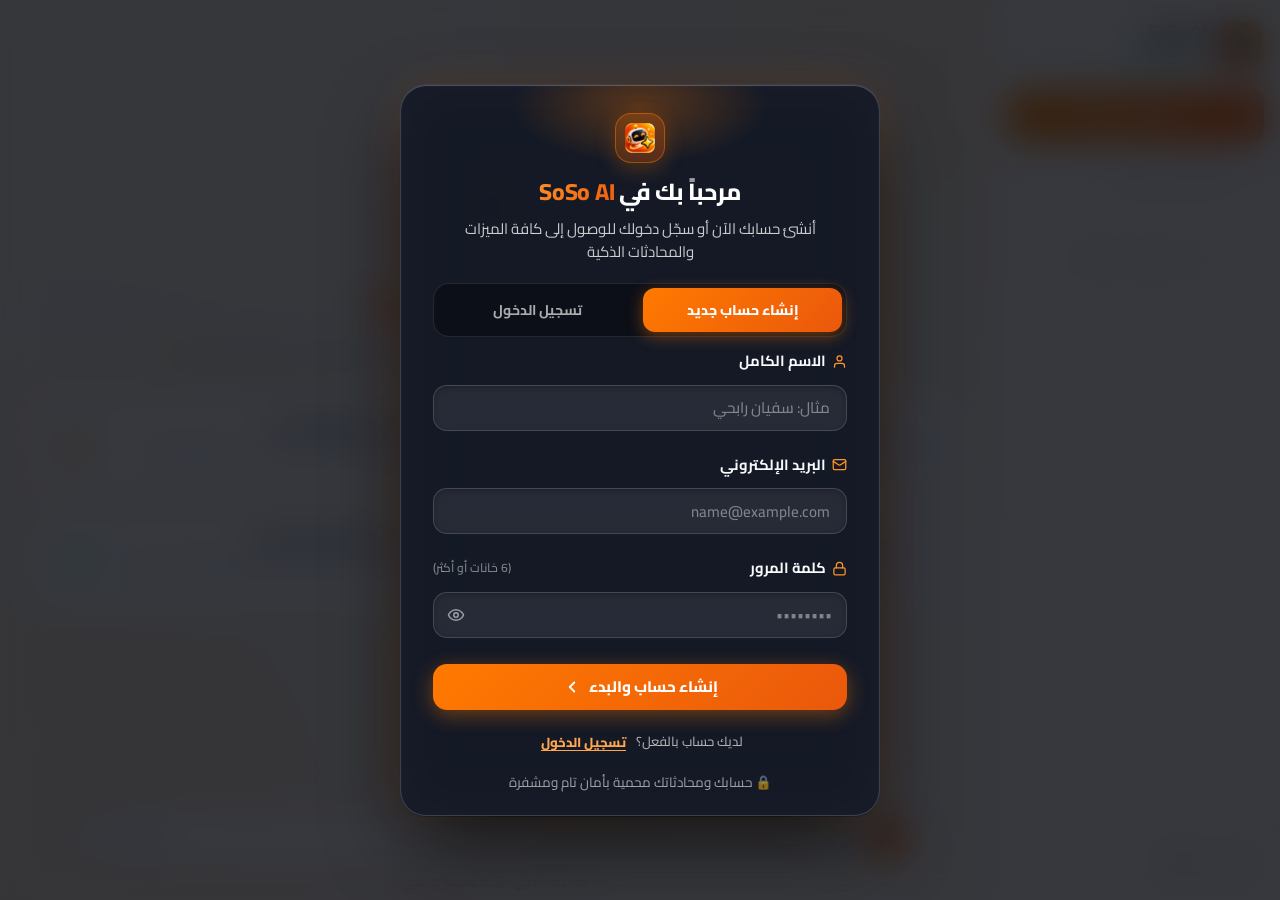
==== frontend/index.html @ 9099748b "Deploy SoSo AI - Full Production Cloud Package" ====
<!DOCTYPE html>
<html lang="ar" dir="rtl">
<head>
  <meta charset="UTF-8">
  <meta name="viewport" content="width=device-width, initial-scale=1.0">
  <title>SoSo AI | رفيقك الذكي اليومي</title>
  
  <!-- Modern Responsive Favicon Suite -->
  <link rel="icon" type="image/svg+xml" href="assets/favicon.svg?v=3">
  <link rel="icon" type="image/png" sizes="32x32" href="assets/favicon-32x32.png?v=3">
  <link rel="icon" type="image/png" sizes="16x16" href="assets/favicon-16x16.png?v=3">
  <link rel="shortcut icon" href="favicon.ico?v=3">
  <link rel="apple-touch-icon" sizes="180x180" href="assets/apple-touch-icon.png?v=3">
  <meta name="theme-color" content="#f97316">
  <meta http-equiv="Cache-Control" content="no-cache, no-store, must-revalidate">
  <meta http-equiv="Pragma" content="no-cache">
  <meta http-equiv="Expires" content="0">
  
  <!-- Google Fonts: Cairo & Inter -->
  <link rel="preconnect" href="https://fonts.googleapis.com">
  <link rel="preconnect" href="https://fonts.gstatic.com" crossorigin>
  <link href="https://fonts.googleapis.com/css2?family=Cairo:wght@300;400;500;600;700;800;900&family=Inter:wght@400;500;600;700;800&family=Fira+Code:wght@400;500&display=swap" rel="stylesheet">
  
  <!-- Highlight.js for Code Highlighting -->
  <link rel="stylesheet" href="https://cdnjs.cloudflare.com/ajax/libs/highlight.js/11.9.0/styles/github-dark.min.css">
  <script src="https://cdnjs.cloudflare.com/ajax/libs/highlight.js/11.9.0/highlight.min.js"></script>
  
  <!-- Marked for Markdown rendering -->
  <script src="https://cdn.jsdelivr.net/npm/marked/marked.min.js"></script>

  <!-- KaTeX for Math rendering -->
  <link rel="stylesheet" href="https://cdn.jsdelivr.net/npm/katex@0.16.9/dist/katex.min.css">
  <script defer src="https://cdn.jsdelivr.net/npm/katex@0.16.9/dist/katex.min.js"></script>
  <script defer src="https://cdn.jsdelivr.net/npm/katex@0.16.9/dist/contrib/auto-render.min.js"></script>

  <!-- Google Identity Services (GSI) SDK for Official Sign In with Google -->
  <script src="https://accounts.google.com/gsi/client" async defer></script>

  <link rel="stylesheet" href="style.css?v=4.1">
</head>
<body class="theme-wood">
  <div class="app-container">
    
    <!-- Sidebar -->
    <aside class="sidebar" id="sidebar">
      <div class="sidebar-header">
        <div class="brand">
          <div class="brand-avatar">
            <img src="assets/logo_icon.png" alt="SoSo AI" class="brand-logo-img">
          </div>
          <div class="brand-info">
            <h2>SoSo AI</h2>
            <span class="badge" data-i18n="brandBadge">
              <span class="badge-dot"></span>
              <span>الرفيق الذكي</span>
            </span>
          </div>
        </div>
      </div>

      <div class="sidebar-actions">
        <button class="new-chat-btn" id="newChatBtn">
          <span class="plus-icon">+</span>
          <span data-i18n="newChat">محادثة جديدة</span>
        </button>
      </div>

      <form class="search-box" role="search" autocomplete="off" onsubmit="return false;" action="#">
        <svg viewBox="0 0 24 24" width="16" height="16" stroke="currentColor" stroke-width="2" fill="none"><circle cx="11" cy="11" r="8"></circle><line x1="21" y1="21" x2="16.65" y2="16.65"></line></svg>
        <input type="search" id="searchConversations" name="soso_search_query" autocomplete="new-password" autocorrect="off" autocapitalize="off" spellcheck="false" placeholder="ابحث في المحادثات..." data-i18n-placeholder="searchPlaceholder">
        <button type="button" id="clearSearchBtn" class="clear-search-btn" title="إلغاء البحث" style="display: none;">✕</button>
      </form>

      <!-- Conversations List -->
      <div class="conversations-wrapper" id="conversationsList">
        <div class="empty-state" data-i18n="noConversations">لا توجد محادثات سابقة</div>
      </div>

      <!-- Sidebar Footer -->
      <div class="sidebar-footer">
        <!-- User Profile Bar -->
        <div class="user-profile-bar" id="userProfileBar" style="display: none;">
          <div class="user-avatar-wrapper" id="userAvatarWrapper" title="انقر لتغيير صورتك الشخصية">
            <div class="user-avatar-badge" id="userAvatar">S</div>
            <div class="user-avatar-overlay">
              <svg viewBox="0 0 24 24" width="13" height="13" stroke="currentColor" stroke-width="2.2" fill="none"><path d="M23 19a2 2 0 0 1-2 2H3a2 2 0 0 1-2-2V8a2 2 0 0 1 2-2h4l2-3h6l2 3h4a2 2 0 0 1 2 2z"></path><circle cx="12" cy="13" r="4"></circle></svg>
            </div>
            <input type="file" id="userAvatarFileInput" accept="image/*" style="display: none;">
          </div>
          <div class="user-profile-info">
            <span class="user-profile-name" id="userName">سفيان رابحي</span>
            <span class="user-profile-email" id="userEmail">user@example.com</span>
          </div>
          <button type="button" class="user-logout-btn" id="logoutBtn" title="تسجيل الخروج">
            <svg viewBox="0 0 24 24" width="16" height="16" stroke="currentColor" stroke-width="2" fill="none"><path d="M9 21H5a2 2 0 0 1-2-2V5a2 2 0 0 1 2-2h4"></path><polyline points="16 17 21 12 16 7"></polyline><line x1="21" y1="12" x2="9" y2="12"></line></svg>
          </button>
        </div>

        <button class="sidebar-btn" id="openSettingsBtn" title="الإعدادات">
          <span data-i18n="settingsBtn">الإعدادات</span>
          <svg viewBox="0 0 24 24" width="18" height="18" stroke="currentColor" stroke-width="2" fill="none"><circle cx="12" cy="12" r="3"></circle><path d="M19.4 15a1.65 1.65 0 0 0 .33 1.82l.06.06a2 2 0 0 1 0 2.83 2 2 0 0 1-2.83 0l-.06-.06a1.65 1.65 0 0 0-1.82-.33 1.65 1.65 0 0 0-1 1.51V21a2 2 0 0 1-2 2 2 2 0 0 1-2-2v-.09A1.65 1.65 0 0 0 9 19.4a1.65 1.65 0 0 0-1.82.33l-.06.06a2 2 0 0 1-2.83 0 2 2 0 0 1 0-2.83l.06-.06a1.65 1.65 0 0 0 .33-1.82 1.65 1.65 0 0 0-1.51-1H3a2 2 0 0 1-2-2 2 2 0 0 1 2-2h.09A1.65 1.65 0 0 0 4.6 9a1.65 1.65 0 0 0-.33-1.82l-.06-.06a2 2 0 0 1 0-2.83 2 2 0 0 1 2.83 0l.06.06a1.65 1.65 0 0 0 1.82.33H9a1.65 1.65 0 0 0 1-1.51V3a2 2 0 0 1 2-2 2 2 0 0 1 2 2v.09a1.65 1.65 0 0 0 1 1.51 1.65 1.65 0 0 0 1.82-.33l.06-.06a2 2 0 0 1 2.83 0 2 2 0 0 1 0 2.83l-.06.06a1.65 1.65 0 0 0-.33 1.82V9a1.65 1.65 0 0 0 1.51 1H21a2 2 0 0 1 2 2 2 2 0 0 1-2 2h-.09a1.65 1.65 0 0 0-1.51 1z"></path></svg>
        </button>
      </div>
    </aside>

    <!-- Main Chat Container -->
    <main class="main-content">
      <!-- Messages Scroll Area -->
      <div class="messages-container" id="messagesContainer">
        <!-- Hero Welcome (Shown when conversation is empty) -->
        <div class="hero-welcome" id="heroWelcome">
          <!-- Top Robot Logo & Brand Name -->
          <div class="hero-brand-top">
            <div class="hero-logo-box">
              <img src="assets/logo_icon.png" alt="SoSo AI" class="hero-logo-img">
            </div>
            <div class="hero-brand-text">
              <span class="navy-part">SoSo</span><span class="orange-part">AI</span>
            </div>
          </div>

          <h1 class="hero-main-title">
            <span data-i18n="heroWelcomePrefix">مرحباً بك في</span>
            <span class="hero-title-highlight">SoSo AI</span>
          </h1>
          <p class="hero-subtitle" id="heroSubtitle" data-i18n="heroSubtitle">رفيقك ومساعدك الشخصي اليومي، فائق الذكاء للإجابة على الأسئلة، تنظيم يومك، وتحليل الصور بدقة متناهية</p>

          <div class="suggestion-grid" id="suggestionGrid">
            <!-- Card 1: تخطيط اليوم والإنتاجية (Top-Left in screenshot) -->
            <div class="suggestion-card card-orange" data-prompt="ساعدني كرفيق شخصي في وضع جدول يومي واقعي ومثالي لزيادة الإنتاجية والتوازن اليوم">
              <div class="card-arrow-btn">
                <svg viewBox="0 0 24 24" width="16" height="16" stroke="currentColor" stroke-width="2.5" fill="none"><polyline points="9 18 15 12 9 6"></polyline></svg>
              </div>
              <div class="card-content">
                <h4 data-i18n="card2Title">تخطيط اليوم والإنتاجية</h4>
                <p data-i18n="card2Desc">نظم مهامك وأولوياتك، واعمل على تحقيق أهدافك</p>
              </div>
              <div class="card-icon-badge badge-orange">
                <svg viewBox="0 0 24 24" width="22" height="22" stroke="currentColor" stroke-width="2" fill="none"><rect x="3" y="4" width="18" height="18" rx="2" ry="2"></rect><line x1="16" y1="2" x2="16" y2="6"></line><line x1="8" y1="2" x2="8" y2="6"></line><line x1="3" y1="10" x2="21" y2="10"></line></svg>
              </div>
            </div>

            <!-- Card 2: تحليل الصور واستخراج النصوص (Top-Right in screenshot) -->
            <div class="suggestion-card card-blue" data-prompt="حلل هذه الصورة بالتفصيل واستخرج أي نص أو معلومات هامة منها" data-need-image="true">
              <div class="card-arrow-btn">
                <svg viewBox="0 0 24 24" width="16" height="16" stroke="currentColor" stroke-width="2.5" fill="none"><polyline points="9 18 15 12 9 6"></polyline></svg>
              </div>
              <div class="card-content">
                <h4 data-i18n="card1Title">تحليل الصور واستخراج النصوص</h4>
                <p data-i18n="card1Desc">إرفع أي صورة، مستند أو رسم بياني، واطلب منها ما تريده</p>
              </div>
              <div class="card-icon-badge badge-blue">
                <svg viewBox="0 0 24 24" width="22" height="22" stroke="currentColor" stroke-width="2" fill="none"><path d="M23 19a2 2 0 0 1-2 2H3a2 2 0 0 1-2-2V8a2 2 0 0 1 2-2h4l2-3h6l2 3h4a2 2 0 0 1 2 2z"></path><circle cx="12" cy="13" r="4"></circle></svg>
              </div>
            </div>

            <!-- Card 3: المسائل العلمية والرياضية (Bottom-Left in screenshot) -->
            <div class="suggestion-card card-pink" data-prompt="أحتاج إلى حل وشرح دقيق وخطوة بخطوة لمسألة رياضية أو فيزيائية">
              <div class="card-arrow-btn">
                <svg viewBox="0 0 24 24" width="16" height="16" stroke="currentColor" stroke-width="2.5" fill="none"><polyline points="9 18 15 12 9 6"></polyline></svg>
              </div>
              <div class="card-content">
                <h4 data-i18n="card4Title">المسائل العلمية والرياضية</h4>
                <p data-i18n="card4Desc">إجابات دقيقة مع خطوات الحل الواضحة</p>
              </div>
              <div class="card-icon-badge badge-pink">
                <svg viewBox="0 0 24 24" width="22" height="22" stroke="currentColor" stroke-width="2" fill="none"><path d="M9.5 2A2.5 2.5 0 0 1 12 4.5v15a2.5 2.5 0 0 1-4.96.44 2.5 2.5 0 0 1-2.96-3.08 3 3 0 0 1-.34-5.58 2.5 2.5 0 0 1 1.32-4.24 2.5 2.5 0 0 1 4.44-2.04z"></path><path d="M14.5 2A2.5 2.5 0 0 0 12 4.5v15a2.5 2.5 0 0 0 4.96.44 2.5 2.5 0 0 0 2.96-3.08 3 3 0 0 0 .34-5.58 2.5 2.5 0 0 0-1.32-4.24 2.5 2.5 0 0 0-4.44-2.04z"></path></svg>
              </div>
            </div>

            <!-- Card 4: شرح المفاهيم والبرمجة (Bottom-Right in screenshot) -->
            <div class="suggestion-card card-green" data-prompt="اشرح لي بالتفصيل وبأمثلة عملية كيف يعمل هذا المفهوم التقني مع كود توضيحي بسيط">
              <div class="card-arrow-btn">
                <svg viewBox="0 0 24 24" width="16" height="16" stroke="currentColor" stroke-width="2.5" fill="none"><polyline points="9 18 15 12 9 6"></polyline></svg>
              </div>
              <div class="card-content">
                <h4 data-i18n="card3Title">شرح المفاهيم والبرمجة</h4>
                <p data-i18n="card3Desc">اشرح أي فكرة، تعلم مهارة جديدة، وامتلك أدوات لتحقيق أهدافك</p>
              </div>
              <div class="card-icon-badge badge-green">
                <svg viewBox="0 0 24 24" width="22" height="22" stroke="currentColor" stroke-width="2" fill="none"><rect x="2" y="3" width="20" height="14" rx="2" ry="2"></rect><line x1="8" y1="21" x2="16" y2="21"></line><line x1="12" y1="17" x2="12" y2="21"></line></svg>
              </div>
            </div>
          </div>
        </div>

        <!-- Chat Messages will be appended here -->
        <div class="chat-flow" id="chatFlow"></div>
      </div>

      <!-- Input Area -->
      <div class="input-section">
        <!-- Image Preview Chip -->
        <div class="image-preview-bar" id="imagePreviewBar" style="display: none;">
          <div class="preview-item">
            <img id="previewImage" src="" alt="المعاينة">
            <div class="preview-info">
              <span class="preview-name" id="previewName" data-i18n="attachedImage">صورة مرفقة</span>
              <span class="preview-hint" data-i18n="readyForAnalysis">جاهزة للتحليل مع السؤال</span>
            </div>
            <button class="remove-img-btn" id="removeImgBtn" title="إزالة الصورة" data-i18n-title="removeImage">
              <svg viewBox="0 0 24 24" width="16" height="16" stroke="currentColor" stroke-width="2" fill="none"><path d="M18 6L6 18M6 6l12 12"/></svg>
            </button>
          </div>
        </div>

        <!-- Deep Thinking Active Indicator Banner -->
        <div class="deep-think-indicator-bar" id="deepThinkIndicatorBar" style="display: none;">
          <div class="deep-think-indicator-content">
            <span class="deep-think-dot"></span>
            <span data-i18n="deepThinkActiveNotice">🧠 نمط التفكير العميق مُفعّل: ستحصل على إجابة تحليلية شاملة ومفصلة</span>
          </div>
          <button class="close-deep-think-btn" id="disableDeepThinkBtn" title="إلغاء التفكير العميق">✕</button>
        </div>

        <!-- Voice Listening Active Indicator Banner -->
        <div class="voice-listening-bar" id="voiceListeningBar" style="display: none;">
          <div class="voice-listening-content">
            <div class="voice-pulse-indicator">
              <span class="pulse-ring"></span>
              <span class="mic-wave-dot"></span>
            </div>
            <span class="voice-listening-text" id="voiceListeningText" data-i18n="voiceListeningText">جاري الاستماع... تحدث الآن بلغتك أو لهجتك</span>
          </div>
          <button class="stop-listening-btn" id="stopListeningBtn" title="إيقاف" data-i18n-title="stopAudio">✕</button>
        </div>

        <!-- Input Box Container (Floating Pill) -->
        <div class="input-box-container">
          <!-- Send Button (Left in RTL) -->
          <button class="send-btn" id="sendBtn" title="إرسال (Enter)" data-i18n-title="sendTooltip">
            <svg viewBox="0 0 24 24" width="18" height="18" stroke="currentColor" stroke-width="2.2" fill="none"><line x1="22" y1="2" x2="11" y2="13"></line><polygon points="22 2 15 22 11 13 2 9 22 2"></polygon></svg>
          </button>

          <!-- Voice Button -->
          <button class="voice-btn" id="voiceBtn" title="إدخال صوتي" data-i18n-title="voiceTooltip">
            <svg viewBox="0 0 24 24" width="19" height="19" stroke="currentColor" stroke-width="2" fill="none"><path d="M12 1a3 3 0 0 0-3 3v8a3 3 0 0 0 6 0V4a3 3 0 0 0-3-3z"></path><path d="M19 10v2a7 7 0 0 1-14 0v-2"></path><line x1="12" y1="19" x2="12" y2="23"></line><line x1="8" y1="23" x2="16" y2="23"></line></svg>
          </button>

          <!-- Text Input -->
          <textarea 
            id="chatInput" 
            placeholder="اسأل SoSo أي شيء، أو ارفع صورة لمناقشتها..." 
            data-i18n-placeholder="inputPlaceholder"
            rows="1"
            autocomplete="off"
          ></textarea>

          <!-- Deep Thinking Button (Brain Icon Only) -->
          <button class="deep-think-btn" id="deepThinkBtn" title="تفعيل التفكير والتحليل العميق (إجابات مفصلة وشاملة)" data-i18n-title="deepThinkTooltip" type="button" aria-pressed="false" aria-label="تفكير عميق">
            <svg viewBox="0 0 24 24" width="20" height="20" stroke="currentColor" stroke-width="2" fill="none" stroke-linecap="round" stroke-linejoin="round">
              <path d="M12 4.5a2.5 2.5 0 0 0-4.96-.46 2.5 2.5 0 0 0-1.98 3 2.5 2.5 0 0 0-1.32 4.24 3 3 0 0 0 .34 5.58 2.5 2.5 0 0 0 2.96 3.08A2.5 2.5 0 0 0 12 19.5"/>
              <path d="M12 4.5a2.5 2.5 0 0 1 4.96-.46 2.5 2.5 0 0 1 1.98 3 2.5 2.5 0 0 1 1.32 4.24 3 3 0 0 1-.34 5.58 2.5 2.5 0 0 1-2.96 3.08A2.5 2.5 0 0 1 12 19.5"/>
              <path d="M12 4.5v15"/>
            </svg>
          </button>

          <!-- Image Attachment Button (Right in RTL) -->
          <input type="file" id="imageFileInput" accept="image/*" style="display: none;">
          <button class="attach-btn" id="attachBtn" title="رفع صورة (أو اسحبها إلى هنا)" data-i18n-title="attachTooltip">
            <svg viewBox="0 0 24 24" width="20" height="20" stroke="currentColor" stroke-width="2" fill="none"><rect x="3" y="3" width="18" height="18" rx="2" ry="2"></rect><circle cx="8.5" cy="8.5" r="1.5"></circle><polyline points="21 15 16 10 5 21"></polyline></svg>
          </button>
        </div>

        <div class="input-footer-note">
          <span class="footer-dash">—</span>
          <span data-i18n="inputFooter">مساعدك الذكي - رحلة معرفية لا تنتهي</span>
          <span class="footer-dash">—</span>
        </div>
      </div>
    </main>

  </div>

  <!-- Settings Modal -->
  <div class="modal-overlay" id="settingsModal" style="display: none;">
    <div class="modal-card settings-modal-card">
      <div class="modal-header settings-modal-header">
        <div class="settings-title-group">
          <div class="settings-header-icon-box">
            <svg viewBox="0 0 24 24" width="22" height="22" stroke="currentColor" stroke-width="2.2" fill="none" stroke-linecap="round" stroke-linejoin="round">
              <circle cx="12" cy="12" r="3"></circle>
              <path d="M19.4 15a1.65 1.65 0 0 0 .33 1.82l.06.06a2 2 0 0 1 0 2.83 2 2 0 0 1-2.83 0l-.06-.06a1.65 1.65 0 0 0-1.82-.33 1.65 1.65 0 0 0-1 1.51V21a2 2 0 0 1-2 2 2 2 0 0 1-2-2v-.09A1.65 1.65 0 0 0 9 19.4a1.65 1.65 0 0 0-1.82.33l-.06.06a2 2 0 0 1-2.83 0 2 2 0 0 1 0-2.83l.06-.06a1.65 1.65 0 0 0 .33-1.82 1.65 1.65 0 0 0-1.51-1H3a2 2 0 0 1-2-2 2 2 0 0 1 2-2h.09A1.65 1.65 0 0 0 4.6 9a1.65 1.65 0 0 0-.33-1.82l-.06-.06a2 2 0 0 1 0-2.83 2 2 0 0 1 2.83 0l.06.06a1.65 1.65 0 0 0 1.82.33H9a1.65 1.65 0 0 0 1-1.51V3a2 2 0 0 1 2-2 2 2 0 0 1 2 2v.09a1.65 1.65 0 0 0 1 1.51 1.65 1.65 0 0 0 1.82-.33l.06-.06a2 2 0 0 1 2.83 0 2 2 0 0 1 0 2.83l-.06.06a1.65 1.65 0 0 0-.33 1.82V9a1.65 1.65 0 0 0 1.51 1H21a2 2 0 0 1 2 2 2 2 0 0 1-2 2h-.09a1.65 1.65 0 0 0-1.51 1z"></path>
            </svg>
          </div>
          <div>
            <h3 data-i18n="settingsTitle" class="settings-modal-heading">إعدادات الموقع و SoSo AI</h3>
            <p class="settings-modal-subheading">تخصيص الواجهة، النماذج، ألوان المظهر والذكاء الاصطناعي</p>
          </div>
        </div>
        <button class="icon-btn close-modal-btn" id="closeSettingsBtn" title="إغلاق النافذة">
          <svg viewBox="0 0 24 24" width="20" height="20" stroke="currentColor" stroke-width="2.2" fill="none" stroke-linecap="round" stroke-linejoin="round"><path d="M18 6L6 18M6 6l12 12"/></svg>
        </button>
      </div>

      <div class="modal-body settings-modal-body">
        
        <!-- 1. Language & Dialect Section -->
        <div class="settings-section-card">
          <div class="settings-section-header">
            <div class="settings-sec-icon-box">
              <svg viewBox="0 0 24 24" width="18" height="18" fill="none" stroke="currentColor" stroke-width="2" stroke-linecap="round" stroke-linejoin="round">
                <circle cx="12" cy="12" r="10"></circle>
                <line x1="2" y1="12" x2="22" y2="12"></line>
                <path d="M12 2a15.3 15.3 0 0 1 4 10 15.3 15.3 0 0 1-4 10 15.3 15.3 0 0 1-4-10 15.3 15.3 0 0 1 4-10z"></path>
              </svg>
            </div>
            <div>
              <div class="settings-sec-title">اللغة والتحدث الصوتي</div>
              <div class="settings-sec-desc">اختر لغة الموقع ولهجة الصوت المفضلة للردود والتحدث التفاعلي</div>
            </div>
          </div>

          <div class="settings-fields-grid">
            <div class="form-group">
              <label for="settingsLanguage" data-i18n="settingsLanguage">لغة الواجهة الرئيسية</label>
              <select id="settingsLanguage" class="form-select">
                <option value="ar">🇸🇦 العربية (Arabic)</option>
                <option value="en">🇬🇧 English</option>
                <option value="fr">🇫🇷 Français</option>
                <option value="es">🇪🇸 Español</option>
                <option value="de">🇩🇪 Deutsch</option>
                <option value="tr">🇹🇷 Türkçe</option>
              </select>
            </div>

            <div class="form-group">
              <label for="settingsDialect" data-i18n="settingsDialect">لهجة وصوت التحدث (Voice Dialect)</label>
              <select id="settingsDialect" class="form-select">
                <option value="auto">✨ تلقائي (حسب كلامك ولهجتك - Auto)</option>
                <option value="ar-DZ">🇩🇿 اللهجة الجزائرية (Algerian Arabic)</option>
                <option value="ar-EG">🇪🇬 اللهجة المصرية (Egyptian Arabic)</option>
                <option value="ar-MA">🇲🇦 اللهجة المغربية (Moroccan Arabic)</option>
                <option value="ar-SA">🇸🇦 العربية الفصحى / السعودية (Standard Arabic)</option>
                <option value="ar-SY">🇸🇾 اللهجة الشامية / السورية (Levantine Arabic)</option>
                <option value="ar-TN">🇹🇳 اللهجة التونسية (Tunisian Arabic)</option>
                <option value="fr-FR">🇫🇷 Français (French)</option>
                <option value="en-US">🇺🇸 English (US)</option>
              </select>
            </div>
          </div>
        </div>

        <!-- 2. Themes & Colors Section -->
        <div class="settings-section-card">
          <div class="settings-section-header">
            <div class="settings-sec-icon-box">
              <svg viewBox="0 0 24 24" width="18" height="18" fill="none" stroke="currentColor" stroke-width="2" stroke-linecap="round" stroke-linejoin="round">
                <circle cx="13.5" cy="6.5" r=".5" fill="currentColor"></circle>
                <circle cx="17.5" cy="10.5" r=".5" fill="currentColor"></circle>
                <circle cx="8.5" cy="7.5" r=".5" fill="currentColor"></circle>
                <circle cx="6.5" cy="12.5" r=".5" fill="currentColor"></circle>
                <path d="M12 2C6.5 2 2 6.5 2 12s4.5 10 10 10c.926 0 1.648-.746 1.648-1.688 0-.437-.18-.835-.437-1.125-.29-.289-.438-.652-.438-1.125a1.64 1.64 0 0 1 1.668-1.668h1.996c3.051 0 5.555-2.503 5.555-5.554C21.965 6.012 17.461 2 12 2z"></path>
              </svg>
            </div>
            <div>
              <div class="settings-sec-title" data-i18n="settingsTheme">مظهر وألوان الواجهة (Theme Palette)</div>
              <div class="settings-sec-desc">اختر نمط الألوان المفضل والمريح لعينيك في كل أوقات استخدام الموقع</div>
            </div>
          </div>

          <div class="theme-picker-grid" id="themePickerGrid">
            <div class="theme-card-option" data-theme="theme-wood">
              <div class="theme-swatch wood-swatch"></div>
              <div class="theme-card-title">🪵 خشبي دافئ</div>
              <div class="theme-card-desc" data-i18n="themeWoodDesc">ألوان خشبية زاهية وصندل دافئ</div>
            </div>
            <div class="theme-card-option" data-theme="theme-olive">
              <div class="theme-swatch olive-swatch"></div>
              <div class="theme-card-title">🫒 زيتي طبيعي</div>
              <div class="theme-card-desc" data-i18n="themeOliveDesc">ألوان زيتية وأعشاب برية نضرة</div>
            </div>
            <div class="theme-card-option" data-theme="theme-ocean">
              <div class="theme-swatch ocean-swatch"></div>
              <div class="theme-card-title">🌊 أزرق محيطي</div>
              <div class="theme-card-desc" data-i18n="themeOceanDesc">أزرق سماوي وبحري منعش</div>
            </div>
            <div class="theme-card-option" data-theme="theme-sunset">
              <div class="theme-swatch sunset-swatch"></div>
              <div class="theme-card-title">🌅 غروب مرجاني</div>
              <div class="theme-card-desc" data-i18n="themeSunsetDesc">درجات المرجان والخوخ الحيوية</div>
            </div>
            <div class="theme-card-option" data-theme="theme-light">
              <div class="theme-swatch light-swatch"></div>
              <div class="theme-card-title">☀️ ناصع كلاسيكي</div>
              <div class="theme-card-desc" data-i18n="themeLightDesc">تصميم نهاري أبيض أنيق</div>
            </div>
            <div class="theme-card-option" data-theme="theme-dark">
              <div class="theme-swatch dark-swatch"></div>
              <div class="theme-card-title">🌙 ليلي فاخر</div>
              <div class="theme-card-desc" data-i18n="themeDarkDesc">الوضع الليلي الداكن المريح</div>
            </div>
          </div>
        </div>

        <!-- 3. AI Engine & Provider Section -->
        <div class="settings-section-card">
          <div class="settings-section-header">
            <div class="settings-sec-icon-box">
              <svg viewBox="0 0 24 24" width="18" height="18" fill="none" stroke="currentColor" stroke-width="2" stroke-linecap="round" stroke-linejoin="round">
                <polygon points="12 2 15.09 8.26 22 9.27 17 14.14 18.18 21.02 12 17.77 5.82 21.02 7 14.14 2 9.27 8.91 8.26 12 2"></polygon>
              </svg>
            </div>
            <div>
              <div class="settings-sec-title" data-i18n="settingsProvider">مزود ومحرك الذكاء الاصطناعي</div>
              <div class="settings-sec-desc">اختر مزود الذكاء الاصطناعي واضبط المفاتيح والنماذج المستخدمة</div>
            </div>
          </div>

          <div class="form-group">
            <label for="settingsProvider">مزود الخدمة المعتمد</label>
            <select id="settingsProvider" class="form-select">
              <option value="gemini">Google Gemini (موصى به - مجاني، فائق السرعة، رؤية بصرية متقدمة)</option>
              <option value="openai_compatible">OpenAI / Groq / OpenRouter / خادم محلي</option>
            </select>
          </div>

          <!-- Gemini Settings -->
          <div id="geminiSettingsSection" class="provider-sub-box">
            <div class="form-group">
              <div class="label-with-link">
                <label for="settingsGeminiKey">مفتاح Google Gemini API Key</label>
                <a href="https://aistudio.google.com/app/apikey" target="_blank" class="helper-link-pill" data-i18n="getKeyFree">
                  <span>احصل على مفتاح مجاني بضغطة زر</span>
                  <svg viewBox="0 0 24 24" width="12" height="12" stroke="currentColor" stroke-width="2.5" fill="none"><path d="M7 17l9.2-9.2M17 17V8H8"/></svg>
                </a>
              </div>
              <div class="input-with-toggle">
                <input type="password" id="settingsGeminiKey" placeholder="الصق مفتاح Gemini AI هنا..." class="form-input" dir="ltr">
                <button type="button" class="toggle-password-btn" id="toggleGeminiKeyVis" title="إظهار / إخفاء المفتاح">
                  <svg class="eye-icon" viewBox="0 0 24 24" width="17" height="17" stroke="currentColor" stroke-width="2" fill="none" stroke-linecap="round" stroke-linejoin="round"><path d="M2 12s3-7 10-7 10 7 10 7-3 7-10 7-10-7-10-7Z"></path><circle cx="12" cy="12" r="3"></circle></svg>
                </button>
              </div>
              <div class="field-hint" id="geminiKeyStatus">لم يتم تعيين المفتاح بعد.</div>
            </div>

            <div class="form-group">
              <label for="settingsGeminiModel" data-i18n="settingsModel">النموذج الذكي (Gemini Model)</label>
              <select id="settingsGeminiModel" class="form-select">
                <option value="gemini-3.5-flash-lite" selected>Gemini 3.5 Flash Lite (الموصى به - فائق السرعة، استقرار عالي، رؤية بصرية)</option>
                <option value="gemini-3.6-flash">Gemini 3.6 Flash (الجيل الأحدث، ذكاء فائق وتحليل عميق)</option>
                <option value="gemini-3.8-flash">Gemini 3.8 Flash (النموذج التجريبي المتقدم)</option>
                <option value="gemini-flash-lite-latest">Gemini Flash Lite (تحديث تلقائي مستمر)</option>
              </select>
            </div>
          </div>

          <!-- OpenAI Settings (Conditional) -->
          <div id="openaiSettingsSection" class="provider-sub-box" style="display: none;">
            <div class="form-group">
              <div class="label-with-link">
                <label for="settingsOpenaiKey">مفتاح OpenAI API Key</label>
                <a href="https://platform.openai.com/api-keys" target="_blank" class="helper-link-pill">
                  <span>احصل على مفتاح OpenAI</span>
                  <svg viewBox="0 0 24 24" width="12" height="12" stroke="currentColor" stroke-width="2.5" fill="none"><path d="M7 17l9.2-9.2M17 17V8H8"/></svg>
                </a>
              </div>
              <div class="input-with-toggle">
                <input type="password" id="settingsOpenaiKey" placeholder="الصق مفتاح sk-... هنا" class="form-input" dir="ltr">
                <button type="button" class="toggle-password-btn" id="toggleOpenaiKeyVis" title="إظهار / إخفاء المفتاح">
                  <svg class="eye-icon" viewBox="0 0 24 24" width="17" height="17" stroke="currentColor" stroke-width="2" fill="none" stroke-linecap="round" stroke-linejoin="round"><path d="M2 12s3-7 10-7 10 7 10 7-3 7-10 7-10-7-10-7Z"></path><circle cx="12" cy="12" r="3"></circle></svg>
                </button>
              </div>
              <div class="field-hint" id="openaiKeyStatus">لم يتم تعيين المفتاح بعد.</div>
            </div>

            <div class="form-group">
              <label for="settingsOpenaiModelSelect">النموذج الذكي (OpenAI Model)</label>
              <select id="settingsOpenaiModelSelect" class="form-select">
                <option value="gpt-4o" selected>GPT-4o (النموذج الأقوى والأشمل مع ذكاء بصري)</option>
                <option value="gpt-4o-mini">GPT-4o Mini (فائق السرعة واقتصادي وذكي جداً)</option>
                <option value="o3-mini">o3-mini (نموذج استدلالي ذكي وسريع)</option>
                <option value="o1">o1 (تفكير استدلالي عميق ومتطور)</option>
                <option value="custom">نموذج مخصص آخر (Custom Model)...</option>
              </select>
              <input type="text" id="settingsOpenaiModel" placeholder="اكتب اسم النموذج المخصص هنا..." class="form-input" style="display: none; margin-top: 8px;" dir="ltr">
            </div>

            <div class="form-group">
              <label for="settingsOpenaiBase">عنوان الـ API (Base URL - اختياري للمزودات المتوافقة)</label>
              <input type="text" id="settingsOpenaiBase" placeholder="https://api.openai.com/v1" class="form-input" dir="ltr">
            </div>
          </div>
        </div>

        <!-- 4. Google OAuth 2.0 Integration -->
        <div class="settings-section-card settings-oauth-card">
          <div class="settings-section-header">
            <div class="settings-sec-icon-box google-icon-box">
              <svg viewBox="0 0 24 24" width="18" height="18">
                <path fill="#4285F4" d="M22.56 12.25c0-.78-.07-1.53-.2-2.25H12v4.26h5.92c-.26 1.37-1.04 2.53-2.21 3.31v2.77h3.57c2.08-1.92 3.28-4.74 3.28-8.09z"/>
                <path fill="#34A853" d="M12 23c2.97 0 5.46-.98 7.28-2.66l-3.57-2.77c-.98.66-2.23 1.06-3.71 1.06-2.86 0-5.29-1.93-6.16-4.53H2.18v2.84C3.99 20.53 7.7 23 12 23z"/>
                <path fill="#FBBC05" d="M5.84 14.09c-.22-.66-.35-1.36-.35-2.09s.13-1.43.35-2.09V7.06H2.18C1.43 8.55 1 10.22 1 12s.43 3.45 1.18 4.94l2.85-2.22.81-.63z"/>
                <path fill="#EA4335" d="M12 5.38c1.62 0 3.06.56 4.21 1.64l3.15-3.15C17.45 2.09 14.97 1 12 1 7.7 1 3.99 3.47 2.18 7.06l3.66 2.84c.87-2.6 3.3-4.52 6.16-4.52z"/>
              </svg>
            </div>
            <div style="flex: 1;">
              <div class="settings-sec-title">تسجيل الدخول الرسمي بحساب Google (OAuth 2.0)</div>
              <div class="settings-sec-desc">ربط الموقع مع Google Cloud لتمكين المستخدمين من تسجيل الدخول بضغطة زر واحدة</div>
            </div>
            <a href="https://console.cloud.google.com/apis/credentials" target="_blank" class="helper-link-pill oauth-cloud-link">
              <span>Google Cloud</span>
              <svg viewBox="0 0 24 24" width="12" height="12" stroke="currentColor" stroke-width="2.5" fill="none"><path d="M7 17l9.2-9.2M17 17V8H8"/></svg>
            </a>
          </div>

          <div class="form-group">
            <label for="settingsGoogleClientId">معرف العميل (Google Client ID)</label>
            <input type="text" id="settingsGoogleClientId" placeholder="مثال: xxxxxxxx.apps.googleusercontent.com" class="form-input" dir="ltr">
            <div class="field-hint" id="googleClientIdStatus">مطلوب لفتح نافذة اختيار الحسابات الرسمية من Google للمتابعة إلى SoSo AI.</div>
          </div>

          <div class="form-group">
            <label for="settingsGoogleClientSecret">المفتاح السري (Google Client Secret - اختياري / موصى به)</label>
            <div class="input-with-toggle">
              <input type="password" id="settingsGoogleClientSecret" placeholder="••••••••••••" class="form-input" dir="ltr">
              <button type="button" class="toggle-password-btn" id="toggleGoogleSecretVis" title="إظهار / إخفاء المفتاح السري">
                <svg class="eye-icon" viewBox="0 0 24 24" width="17" height="17" stroke="currentColor" stroke-width="2" fill="none" stroke-linecap="round" stroke-linejoin="round"><path d="M2 12s3-7 10-7 10 7 10 7-3 7-10 7-10-7-10-7Z"></path><circle cx="12" cy="12" r="3"></circle></svg>
              </button>
            </div>
            <div class="field-hint" id="googleSecretStatus">مخصص لإتمام التوثيق الخلفي وتأكيد رمز المصادقة بأمان تام.</div>
          </div>

          <div class="settings-uri-box">
            <div class="settings-uri-header">
              <span class="settings-uri-label">رابط إعادة التوجيه المعتمد (Authorized Redirect URI):</span>
              <button type="button" class="copy-redirect-btn" id="copyRedirectUriBtn" title="نسخ الرابط">
                <svg viewBox="0 0 24 24" width="14" height="14" stroke="currentColor" stroke-width="2" fill="none" stroke-linecap="round" stroke-linejoin="round"><rect x="9" y="9" width="13" height="13" rx="2" ry="2"></rect><path d="M5 15H4a2 2 0 0 1-2-2V4a2 2 0 0 1 2-2h9a2 2 0 0 1 2 2v1"></path></svg>
                <span id="copyRedirectText">نسخ الرابط</span>
              </button>
            </div>
            <code id="settingsRedirectUriText" class="settings-code-uri">http://127.0.0.1:8000/api/auth/google/callback</code>
          </div>
        </div>

        <!-- 5. Temperature & Creativity Section -->
        <div class="settings-section-card">
          <div class="settings-section-header">
            <div class="settings-sec-icon-box">
              <svg viewBox="0 0 24 24" width="18" height="18" fill="none" stroke="currentColor" stroke-width="2" stroke-linecap="round" stroke-linejoin="round">
                <line x1="4" y1="21" x2="4" y2="14"></line>
                <line x1="4" y1="10" x2="4" y2="3"></line>
                <line x1="12" y1="21" x2="12" y2="12"></line>
                <line x1="12" y1="8" x2="12" y2="3"></line>
                <line x1="20" y1="21" x2="20" y2="16"></line>
                <line x1="20" y1="12" x2="20" y2="3"></line>
                <line x1="1" y1="14" x2="7" y2="14"></line>
                <line x1="9" y1="8" x2="15" y2="8"></line>
                <line x1="17" y1="16" x2="23" y2="16"></line>
              </svg>
            </div>
            <div style="flex: 1;">
              <div class="settings-sec-title" data-i18n="settingsTemp">درجة الإبداع والدقة (Temperature)</div>
              <div class="settings-sec-desc">تحكّم في مدى دقة ومنطقية إجابات المساعد مقابل التفكير الإبداعي والحر</div>
            </div>
            <div class="temp-badge-display">
              <span id="tempValueDisplay">0.7</span>
            </div>
          </div>

          <div class="temp-slider-wrapper">
            <input type="range" id="settingsTemp" min="0" max="1" step="0.05" value="0.7" class="form-range settings-custom-range">
            <div class="temp-scale-labels">
              <span class="scale-point point-left">🎯 دقيق ومنطقي (0.2)</span>
              <span class="scale-point point-center">⚖️ متوازن ومثالي (0.7)</span>
              <span class="scale-point point-right">🎨 إبداعي ومبتكر (1.0)</span>
            </div>
          </div>
        </div>

      </div>

      <div class="modal-footer settings-modal-footer">
        <button type="button" class="btn btn-secondary settings-cancel-btn" id="cancelSettingsBtn" data-i18n="cancel">
          <span>إلغاء</span>
        </button>
        <button type="button" class="btn btn-primary settings-save-btn" id="saveSettingsBtn" data-i18n="saveSettings">
          <svg viewBox="0 0 24 24" width="17" height="17" stroke="currentColor" stroke-width="2.5" fill="none" stroke-linecap="round" stroke-linejoin="round"><path d="M19 21H5a2 2 0 0 1-2-2V5a2 2 0 0 1 2-2h11l5 5v11a2 2 0 0 1-2 2z"></path><polyline points="17 21 17 13 7 13 7 21"></polyline><polyline points="7 3 7 8 15 8"></polyline></svg>
          <span>حفظ الإعدادات</span>
        </button>
      </div>
    </div>
  </div>

  <!-- Rename Conversation Modal -->
  <div class="modal-overlay" id="renameModal" style="display: none;">
    <div class="modal-card modal-card-sm">
      <div class="modal-header">
        <div class="modal-title">
          <div class="modal-title-icon edit-icon-box">
            <svg viewBox="0 0 24 24" width="18" height="18" stroke="currentColor" stroke-width="2" fill="none" stroke-linecap="round" stroke-linejoin="round"><path d="M12 20h9"></path><path d="M16.5 3.5a2.121 2.121 0 0 1 3 3L7 19l-4 1 1-4L16.5 3.5z"></path></svg>
          </div>
          <h3 data-i18n="editModalTitle">تعديل عنوان المحادثة</h3>
        </div>
        <button class="icon-btn close-modal-btn" id="closeRenameBtn">
          <svg viewBox="0 0 24 24" width="20" height="20" stroke="currentColor" stroke-width="2" fill="none"><path d="M18 6L6 18M6 6l12 12"/></svg>
        </button>
      </div>

      <div class="modal-body">
        <div class="form-group">
          <label for="renameInput" data-i18n="renameInputLabel">العنوان الجديد للمحادثة</label>
          <input type="text" id="renameInput" class="form-input" placeholder="اكتب عنواناً للمحادثة..." autocomplete="off">
        </div>
      </div>

      <div class="modal-footer">
        <button class="btn btn-secondary" id="cancelRenameBtn" data-i18n="cancel">إلغاء</button>
        <button class="btn btn-primary" id="confirmRenameBtn">
          <svg viewBox="0 0 24 24" width="16" height="16" stroke="currentColor" stroke-width="2.5" fill="none"><polyline points="20 6 9 17 4 12"></polyline></svg>
          <span data-i18n="saveRename">حفظ التغيير</span>
        </button>
      </div>
    </div>
  </div>

  <!-- Delete Conversation Confirmation Modal -->
  <div class="modal-overlay" id="deleteModal" style="display: none;">
    <div class="modal-card modal-card-sm">
      <div class="modal-header">
        <div class="modal-title">
          <div class="modal-title-icon delete-icon-box">
            <svg viewBox="0 0 24 24" width="18" height="18" stroke="currentColor" stroke-width="2" fill="none" stroke-linecap="round" stroke-linejoin="round"><polyline points="3 6 5 6 21 6"></polyline><path d="M19 6v14a2 2 0 0 1-2 2H7a2 2 0 0 1-2-2V6m3 0V4a2 2 0 0 1 2-2h4a2 2 0 0 1 2 2v2"></path></svg>
          </div>
          <h3 data-i18n="deleteModalTitle">حذف المحادثة</h3>
        </div>
        <button class="icon-btn close-modal-btn" id="closeDeleteBtn">
          <svg viewBox="0 0 24 24" width="20" height="20" stroke="currentColor" stroke-width="2" fill="none"><path d="M18 6L6 18M6 6l12 12"/></svg>
        </button>
      </div>

      <div class="modal-body">
        <p class="modal-desc" data-i18n="confirmDeleteDesc">هل أنت متأكد من رغبتك في حذف هذه المحادثة نهائياً؟ لا يمكن التراجع عن هذه الخطوة.</p>
        <div class="delete-chat-card-preview">
          <svg viewBox="0 0 24 24" width="16" height="16" stroke="currentColor" stroke-width="2" fill="none"><path d="M21 15a2 2 0 0 1-2 2H7l-4 4V5a2 2 0 0 1 2-2h14a2 2 0 0 1 2 2z"></path></svg>
          <span id="deleteChatTitlePreview"></span>
        </div>
      </div>

      <div class="modal-footer">
        <button class="btn btn-secondary" id="cancelDeleteBtn" data-i18n="cancel">إلغاء</button>
        <button class="btn btn-danger" id="confirmDeleteBtn">
          <svg viewBox="0 0 24 24" width="16" height="16" stroke="currentColor" stroke-width="2" fill="none"><polyline points="3 6 5 6 21 6"></polyline><path d="M19 6v14a2 2 0 0 1-2 2H7a2 2 0 0 1-2-2V6m3 0V4a2 2 0 0 1 2-2h4a2 2 0 0 1 2 2v2"></path></svg>
          <span data-i18n="confirmDeleteBtnText">نعم، حذف نهائي</span>
        </button>
      </div>
    </div>
  </div>

  <!-- Logout Confirmation Modal -->
  <div class="modal-overlay" id="logoutModal" style="display: none;">
    <div class="modal-card modal-card-sm logout-modal-card">
      <div class="modal-header">
        <div class="modal-title">
          <div class="modal-title-icon logout-icon-box">
            <svg viewBox="0 0 24 24" width="18" height="18" stroke="currentColor" stroke-width="2" fill="none" stroke-linecap="round" stroke-linejoin="round">
              <path d="M9 21H5a2 2 0 0 1-2-2V5a2 2 0 0 1 2-2h4"></path>
              <polyline points="16 17 21 12 16 7"></polyline>
              <line x1="21" y1="12" x2="9" y2="12"></line>
            </svg>
          </div>
          <h3 data-i18n="logoutModalTitle">تسجيل الخروج</h3>
        </div>
        <button class="icon-btn close-modal-btn" id="closeLogoutBtn">
          <svg viewBox="0 0 24 24" width="20" height="20" stroke="currentColor" stroke-width="2" fill="none"><path d="M18 6L6 18M6 6l12 12"/></svg>
        </button>
      </div>

      <div class="modal-body">
        <p class="modal-desc" data-i18n="confirmLogoutDesc">هل ترغب حقاً في تسجيل الخروج من حسابك في SoSo AI؟</p>
        
        <div class="logout-user-card-preview" id="logoutUserPreview">
          <div class="logout-user-avatar-badge" id="logoutModalAvatarBadge">
            <span id="logoutModalAvatarInitial">U</span>
          </div>
          <div class="logout-user-info-text">
            <strong id="logoutModalUserName">مستخدم</strong>
            <span id="logoutModalUserEmail">user@example.com</span>
          </div>
          <span class="logout-session-badge" data-i18n="currentSessionBadge">الجلسة الحالية</span>
        </div>

        <p class="logout-hint-desc" data-i18n="logoutHintText">💡 يمكنك تسجيل الدخول مجدداً في أي وقت للوصول إلى كافة محادثاتك وسجلاتك المحفوظة بأمان.</p>
      </div>

      <div class="modal-footer">
        <button type="button" class="btn btn-secondary" id="cancelLogoutBtn" data-i18n="cancel">إلغاء</button>
        <button type="button" class="btn btn-danger auth-logout-confirm-btn" id="confirmLogoutBtn">
          <svg viewBox="0 0 24 24" width="16" height="16" stroke="currentColor" stroke-width="2" fill="none" stroke-linecap="round" stroke-linejoin="round">
            <path d="M9 21H5a2 2 0 0 1-2-2V5a2 2 0 0 1 2-2h4"></path>
            <polyline points="16 17 21 12 16 7"></polyline>
            <line x1="21" y1="12" x2="9" y2="12"></line>
          </svg>
          <span data-i18n="confirmLogoutBtnText">تسجيل الخروج</span>
        </button>
      </div>
    </div>
  </div>

  <!-- Image Viewer Modal (Zoom) -->
  <div class="image-modal-overlay" id="imageViewerModal" style="display: none;">
    <div class="image-modal-content">
      <button class="close-viewer-btn" id="closeImageViewerBtn">✕</button>
      <img id="viewerImage" src="" alt="صورة مكبرة">
    </div>
  </div>

  <!-- Mandatory Auth Gateway Modal (Sign Up, Sign In, Google Auth) -->
  <div class="auth-modal-overlay" id="authModal" style="display: none;">
    <div class="auth-card">
      <div class="auth-header">
        <div class="auth-logo-box">
          <img src="assets/logo_icon.png" alt="SoSo AI" class="auth-logo-img">
        </div>
        <h2 class="auth-title">مرحباً بك في <span class="brand-text-colored">SoSo AI</span></h2>
        <p class="auth-subtitle">أنشئ حسابك الآن أو سجّل دخولك للوصول إلى كافة الميزات والمحادثات الذكية</p>
      </div>

      <!-- Auth Alert / Notification -->
      <div id="authAlert" class="auth-alert" style="display: none;"></div>

      <!-- Auth Tabs: Sign Up vs Sign In -->
      <div class="auth-tabs" id="authTabs">
        <button type="button" class="auth-tab active" data-tab="signup" id="tabSignUpBtn">إنشاء حساب جديد</button>
        <button type="button" class="auth-tab" data-tab="signin" id="tabSignInBtn">تسجيل الدخول</button>
      </div>

      <!-- 1. Sign Up Form -->
      <form id="signUpForm" class="auth-form" autocomplete="off" novalidate>
        <div class="form-group">
          <label for="signUpName">
            <svg viewBox="0 0 24 24" width="15" height="15" stroke="currentColor" stroke-width="2" fill="none" stroke-linecap="round" stroke-linejoin="round" class="field-icon"><path d="M20 21v-2a4 4 0 0 0-4-4H8a4 4 0 0 0-4 4v2"></path><circle cx="12" cy="7" r="4"></circle></svg>
            <span>الاسم الكامل</span>
          </label>
          <div class="input-wrapper">
            <input type="text" id="signUpName" name="account_user_name" class="form-input" placeholder="مثال: سفيان رابحي" required autocomplete="off" autocorrect="off" autocapitalize="off" spellcheck="false" data-lpignore="true" data-1p-ignore="true" data-form-type="other">
          </div>
        </div>

        <div class="form-group">
          <label for="signUpEmail">
            <svg viewBox="0 0 24 24" width="15" height="15" stroke="currentColor" stroke-width="2" fill="none" stroke-linecap="round" stroke-linejoin="round" class="field-icon"><rect width="20" height="16" x="2" y="4" rx="2"></rect><path d="m22 7-8.97 5.7a1.94 1.94 0 0 1-2.06 0L2 7"></path></svg>
            <span>البريد الإلكتروني</span>
          </label>
          <div class="input-wrapper">
            <input type="text" inputmode="email" id="signUpEmail" name="account_user_val" class="form-input" placeholder="name@example.com" required autocomplete="off" autocorrect="off" autocapitalize="off" spellcheck="false" data-lpignore="true" data-1p-ignore="true" data-form-type="other">
          </div>
        </div>

        <div class="form-group">
          <label for="signUpPassword">
            <svg viewBox="0 0 24 24" width="15" height="15" stroke="currentColor" stroke-width="2" fill="none" stroke-linecap="round" stroke-linejoin="round" class="field-icon"><rect width="18" height="11" x="3" y="11" rx="2" ry="2"></rect><path d="M7 11V7a5 5 0 0 1 10 0v4"></path></svg>
            <span>كلمة المرور</span>
            <span class="field-hint">(6 خانات أو أكثر)</span>
          </label>
          <div class="input-with-toggle">
            <input type="password" id="signUpPassword" name="account_user_sec" class="form-input" placeholder="••••••••" required autocomplete="new-password" data-lpignore="true">
            <button type="button" class="toggle-password-btn" id="toggleSignUpPass" title="إظهار / إخفاء كلمة المرور">
              <svg class="eye-icon" viewBox="0 0 24 24" width="18" height="18" stroke="currentColor" stroke-width="2" fill="none" stroke-linecap="round" stroke-linejoin="round"><path d="M2 12s3-7 10-7 10 7 10 7-3 7-10 7-10-7-10-7Z"></path><circle cx="12" cy="12" r="3"></circle></svg>
            </button>
          </div>
        </div>

        <button type="submit" class="btn btn-primary auth-submit-btn" id="signUpSubmitBtn">
          <span>إنشاء حساب والبدء</span>
          <svg viewBox="0 0 24 24" width="18" height="18" stroke="currentColor" stroke-width="2.5" fill="none" stroke-linecap="round" stroke-linejoin="round" class="btn-arrow-icon"><polyline points="9 18 15 12 9 6"></polyline></svg>
        </button>

        <div class="auth-switch-prompt">
          <span>لديك حساب بالفعل؟</span>
          <button type="button" class="auth-switch-link" id="goToSignInBtn">تسجيل الدخول</button>
        </div>
      </form>

      <!-- 2. Verify OTP Form (Appears after registration) -->
      <form id="verifyOtpForm" class="auth-form" style="display: none;">
        <div class="verify-instructions">
          <div class="verify-mail-icon-wrap" aria-label="أيقونة البريد">
            <div class="mail-pulse-ring"></div>
            <div class="mail-pulse-ring mail-pulse-ring-delayed"></div>
            <div class="verify-mail-icon">
              <svg class="mail-svg-icon" viewBox="0 0 24 24" width="36" height="36" fill="none" stroke="currentColor" stroke-width="2" stroke-linecap="round" stroke-linejoin="round">
                <rect x="2" y="4" width="20" height="16" rx="3" class="mail-body-rect"></rect>
                <path d="m22 7-8.97 5.7a1.94 1.94 0 0 1-2.06 0L2 7" class="mail-flap-path"></path>
              </svg>
              <span class="mail-float-sparkle s1">✦</span>
              <span class="mail-float-sparkle s2">✦</span>
            </div>
          </div>
          <h3>تأكيد البريد الإلكتروني</h3>
          <p>أدخل رمز التحقق المكون من 6 أرقام المرسل إلى:<br><strong id="verifyEmailDisplay"></strong></p>
        </div>

        <!-- SMTP status & optional fallback -->
        <div id="smtpNoticeBox" class="smtp-notice-card" style="display: none;">
          <div class="smtp-notice-header">
            <span class="smtp-status-badge">تنبيه خادم البريد</span>
            <span class="smtp-status-text">خادم SMTP غير مربوط في ملف .env</span>
          </div>
          <p class="smtp-notice-desc">
            لم نتمكن من إرسال الرسالة إلى بريدك تلقائياً لعدم اكتمال بيانات SMTP في <code>.env</code>. يمكنك الضغط أدناه لإظهار الكود المؤقت للمتابعة:
          </p>
          <button type="button" class="btn-reveal-code" id="revealCodeBtn">إظهار كود التفعيل المؤقت</button>
          <div id="revealedCodeDisplay" class="revealed-code-box" style="display: none;"></div>
        </div>

        <div class="form-group otp-group">
          <label for="verifyOtpInput">رمز التفعيل (6 أرقام)</label>
          <input type="text" id="verifyOtpInput" class="form-input otp-input" placeholder="• • • • • •" maxlength="6" pattern="[0-9]{6}" autocomplete="one-time-code" required>
        </div>

        <button type="submit" class="btn btn-primary auth-submit-btn" id="verifySubmitBtn">
          <span>تأكيد وتفعيل الحساب</span>
        </button>

        <div class="verify-actions-grid">
          <button type="button" class="verify-pill-btn" id="resendCodeBtn" title="إعادة إرسال رمز التحقق إلى بريدك">
            <svg class="verify-btn-icon" viewBox="0 0 24 24" width="16" height="16" stroke="currentColor" stroke-width="2" fill="none">
              <path d="M21.5 2v6h-6M21.34 15.57a10 10 0 1 1-.57-8.38l5.67-5.67"/>
            </svg>
            <span id="resendCodeText">إعادة إرسال الرمز</span>
          </button>

          <button type="button" class="verify-pill-btn" id="backToSignUpBtn" title="الرجوع لتعديل البريد الإلكتروني">
            <svg class="verify-btn-icon" viewBox="0 0 24 24" width="16" height="16" stroke="currentColor" stroke-width="2" fill="none">
              <path d="M11 4H4a2 2 0 0 0-2 2v14a2 2 0 0 0 2 2h14a2 2 0 0 0 2-2v-7"></path>
              <path d="M18.5 2.5a2.121 2.121 0 0 1 3 3L12 15l-4 1 1-4 9.5-9.5z"></path>
            </svg>
            <span>تغيير البريد</span>
          </button>
        </div>
      </form>

      <!-- 3. Sign In Form -->
      <form id="signInForm" class="auth-form" style="display: none;" autocomplete="off" novalidate>
        <div class="form-group">
          <label for="signInEmail">
            <svg viewBox="0 0 24 24" width="15" height="15" stroke="currentColor" stroke-width="2" fill="none" stroke-linecap="round" stroke-linejoin="round" class="field-icon"><rect width="20" height="16" x="2" y="4" rx="2"></rect><path d="m22 7-8.97 5.7a1.94 1.94 0 0 1-2.06 0L2 7"></path></svg>
            <span>البريد الإلكتروني</span>
          </label>
          <div class="input-wrapper">
            <input type="text" inputmode="email" id="signInEmail" name="login_user_val" class="form-input" placeholder="name@example.com" required autocomplete="off" autocorrect="off" autocapitalize="off" spellcheck="false" data-lpignore="true" data-1p-ignore="true" data-form-type="other">
          </div>
        </div>

        <div class="form-group">
          <label for="signInPassword">
            <svg viewBox="0 0 24 24" width="15" height="15" stroke="currentColor" stroke-width="2" fill="none" stroke-linecap="round" stroke-linejoin="round" class="field-icon"><rect width="18" height="11" x="3" y="11" rx="2" ry="2"></rect><path d="M7 11V7a5 5 0 0 1 10 0v4"></path></svg>
            <span>كلمة المرور</span>
          </label>
          <div class="input-with-toggle">
            <input type="password" id="signInPassword" name="login_user_sec" class="form-input" placeholder="••••••••" required autocomplete="current-password" data-lpignore="true">
            <button type="button" class="toggle-password-btn" id="toggleSignInPass" title="إظهار / إخفاء كلمة المرور">
              <svg class="eye-icon" viewBox="0 0 24 24" width="18" height="18" stroke="currentColor" stroke-width="2" fill="none" stroke-linecap="round" stroke-linejoin="round"><path d="M2 12s3-7 10-7 10 7 10 7-3 7-10 7-10-7-10-7Z"></path><circle cx="12" cy="12" r="3"></circle></svg>
            </button>
          </div>
          <div class="forgot-password-row">
            <button type="button" class="auth-forgot-link-btn" id="forgotPasswordLink">
              <svg viewBox="0 0 24 24" width="15" height="15" stroke="currentColor" stroke-width="2" fill="none" stroke-linecap="round" stroke-linejoin="round">
                <circle cx="7.5" cy="15.5" r="5.5"></circle>
                <path d="m21 2-9.6 9.6"></path>
                <path d="m15.5 7.5 3 3"></path>
              </svg>
              <span>نسيت كلمة المرور؟</span>
            </button>
          </div>
        </div>

        <button type="submit" class="btn btn-primary auth-submit-btn" id="signInSubmitBtn">
          <span>تسجيل الدخول</span>
          <svg viewBox="0 0 24 24" width="18" height="18" stroke="currentColor" stroke-width="2.5" fill="none" stroke-linecap="round" stroke-linejoin="round" class="btn-arrow-icon"><polyline points="9 18 15 12 9 6"></polyline></svg>
        </button>

        <div class="auth-switch-prompt">
          <span>ليس لديك حساب بعد؟</span>
          <button type="button" class="auth-switch-link" id="goToSignUpBtn">إنشاء حساب جديد</button>
        </div>
      </form>

      <!-- 4. Forgot Password - Step 1: Request Reset Code -->
      <form id="forgotPasswordForm" class="auth-form" style="display: none;" autocomplete="off" novalidate>
        <div class="verify-instructions">
          <div class="verify-mail-icon-wrap" aria-label="استعادة كلمة المرور">
            <div class="mail-pulse-ring"></div>
            <div class="mail-pulse-ring mail-pulse-ring-delayed"></div>
            <div class="verify-mail-icon">
              <svg class="mail-svg-icon" viewBox="0 0 24 24" width="34" height="34" fill="none" stroke="currentColor" stroke-width="2" stroke-linecap="round" stroke-linejoin="round">
                <circle cx="7.5" cy="15.5" r="5.5"></circle>
                <path d="m21 2-9.6 9.6"></path>
                <path d="m15.5 7.5 3 3"></path>
              </svg>
              <span class="mail-float-sparkle s1">✦</span>
              <span class="mail-float-sparkle s2">✦</span>
            </div>
          </div>
          <h3>استعادة كلمة المرور</h3>
          <p>أدخل بريدك الإلكتروني المسجل، وسنرسل لك رمزاً عشوائياً آمناً لإعادة تعيين كلمة المرور فوراً.</p>
        </div>

        <div class="form-group">
          <label for="forgotEmail">البريد الإلكتروني</label>
          <input type="text" inputmode="email" id="forgotEmail" name="recovery_user_val" class="form-input" placeholder="name@example.com" required autocomplete="off" autocorrect="off" autocapitalize="off" spellcheck="false" data-lpignore="true" data-1p-ignore="true" data-form-type="other">
        </div>

        <button type="submit" class="btn btn-primary auth-submit-btn" id="forgotSubmitBtn">
          <span>إرسال رمز إعادة التعيين</span>
        </button>

        <div class="auth-back-row">
          <button type="button" class="auth-back-pill-btn" id="backToSignInFromForgot">
            <svg class="auth-back-icon" viewBox="0 0 24 24" width="16" height="16" stroke="currentColor" stroke-width="2.2" fill="none" stroke-linecap="round" stroke-linejoin="round">
              <line x1="19" y1="12" x2="5" y2="12"></line>
              <polyline points="12 19 5 12 12 5"></polyline>
            </svg>
            <span>العودة إلى تسجيل الدخول</span>
          </button>
        </div>
      </form>

      <!-- 5. Reset Password - Step 2: Enter Code & New Password -->
      <form id="resetPasswordForm" class="auth-form" style="display: none;">
        <div class="verify-instructions">
          <div class="verify-mail-icon-wrap" aria-label="تعيين كلمة مرور جديدة">
            <div class="mail-pulse-ring"></div>
            <div class="mail-pulse-ring mail-pulse-ring-delayed"></div>
            <div class="verify-mail-icon">
              <svg class="mail-svg-icon" viewBox="0 0 24 24" width="34" height="34" fill="none" stroke="currentColor" stroke-width="2" stroke-linecap="round" stroke-linejoin="round">
                <rect width="18" height="11" x="3" y="11" rx="2" ry="2"></rect>
                <path d="M7 11V7a5 5 0 0 1 10 0v4"></path>
              </svg>
              <span class="mail-float-sparkle s1">✦</span>
              <span class="mail-float-sparkle s2">✦</span>
            </div>
          </div>
          <h3>تعيين كلمة مرور جديدة</h3>
          <p>أدخل الرمز المكون من 6 أرقام المرسل إلى:<br><strong id="resetEmailDisplay"></strong></p>
        </div>

        <!-- Fallback notice if SMTP unavailable -->
        <div id="smtpResetNoticeBox" class="smtp-notice-card" style="display: none;">
          <div class="smtp-notice-header">
            <span class="smtp-status-badge">تنبيه خادم البريد</span>
            <span class="smtp-status-text">خادم SMTP غير مربوط في ملف .env</span>
          </div>
          <p class="smtp-notice-desc">
            لم نتمكن من إرسال الرسالة إلى بريدك تلقائياً لعدم اكتمال بيانات SMTP في <code>.env</code>. يمكنك الضغط أدناه لإظهار الكود المؤقت للمتابعة:
          </p>
          <button type="button" class="btn-reveal-code" id="revealResetCodeBtn">إظهار كود التحقق المؤقت</button>
          <div id="revealedResetCodeDisplay" class="revealed-code-box" style="display: none;"></div>
        </div>

        <div class="form-group otp-group">
          <label for="resetOtpInput">رمز التحقق (6 أرقام)</label>
          <input type="text" id="resetOtpInput" class="form-input otp-input" placeholder="• • • • • •" maxlength="6" pattern="[0-9]{6}" autocomplete="one-time-code" required>
        </div>

        <div class="form-group">
          <label for="newPasswordInput">كلمة المرور الجديدة (6 خانات أو أكثر)</label>
          <div class="input-with-toggle">
            <input type="password" id="newPasswordInput" class="form-input" placeholder="••••••••" required autocomplete="new-password" minlength="6">
            <button type="button" class="toggle-password-btn" id="toggleNewPass" title="إظهار / إخفاء كلمة المرور">
              <svg class="eye-icon" viewBox="0 0 24 24" width="18" height="18" stroke="currentColor" stroke-width="2" fill="none" stroke-linecap="round" stroke-linejoin="round"><path d="M2 12s3-7 10-7 10 7 10 7-3 7-10 7-10-7-10-7Z"></path><circle cx="12" cy="12" r="3"></circle></svg>
            </button>
          </div>
        </div>

        <div class="form-group">
          <label for="confirmPasswordInput">تأكيد كلمة المرور الجديدة</label>
          <div class="input-with-toggle">
            <input type="password" id="confirmPasswordInput" class="form-input" placeholder="••••••••" required autocomplete="new-password" minlength="6">
            <button type="button" class="toggle-password-btn" id="toggleConfirmPass" title="إظهار / إخفاء كلمة المرور">
              <svg class="eye-icon" viewBox="0 0 24 24" width="18" height="18" stroke="currentColor" stroke-width="2" fill="none" stroke-linecap="round" stroke-linejoin="round"><path d="M2 12s3-7 10-7 10 7 10 7-3 7-10 7-10-7-10-7Z"></path><circle cx="12" cy="12" r="3"></circle></svg>
            </button>
          </div>
        </div>

        <button type="submit" class="btn btn-primary auth-submit-btn" id="resetPasswordSubmitBtn">
          <span>حفظ كلمة المرور الجديدة</span>
        </button>

        <div class="verify-actions-grid">
          <button type="button" class="verify-pill-btn" id="resendResetCodeBtn" title="إعادة إرسال رمز التحقق إلى بريدك">
            <svg class="verify-btn-icon" viewBox="0 0 24 24" width="16" height="16" stroke="currentColor" stroke-width="2" fill="none">
              <path d="M21.5 2v6h-6M21.34 15.57a10 10 0 1 1-.57-8.38l5.67-5.67"/>
            </svg>
            <span id="resendResetCodeText">إعادة إرسال الرمز</span>
          </button>

          <button type="button" class="verify-pill-btn" id="backToSignInFromReset">
            <svg class="verify-btn-icon auth-back-icon" viewBox="0 0 24 24" width="16" height="16" stroke="currentColor" stroke-width="2.2" fill="none" stroke-linecap="round" stroke-linejoin="round">
              <line x1="19" y1="12" x2="5" y2="12"></line>
              <polyline points="12 19 5 12 12 5"></polyline>
            </svg>
            <span>العودة للدخول</span>
          </button>
        </div>
      </form>

      <div class="auth-footer-note">
        <span>🔒 حسابك ومحادثاتك محمية بأمان تام ومشفرة</span>
      </div>
    </div>
  </div>

  <script src="app.js?v=4.1"></script>
</body>
</html>
---- frontend/style.css ----
/* ==========================================================
   SoSo AI - Multi-Theme & Design System
   ========================================================== */

:root {
  --font-arabic: 'Cairo', system-ui, -apple-system, sans-serif;
  --font-latin: 'Inter', system-ui, -apple-system, sans-serif;
  --font-code: 'Fira Code', monospace;

  --radius-sm: 8px;
  --radius-md: 12px;
  --radius-lg: 16px;
  --radius-xl: 24px;
  --radius-full: 9999px;

  --shadow-sm: 0 1px 2px 0 rgba(0, 0, 0, 0.15);
  --shadow-md: 0 4px 12px -2px rgba(0, 0, 0, 0.25);
  --shadow-lg: 0 12px 28px -6px rgba(0, 0, 0, 0.35);

  --transition-fast: 0.15s ease;
  --transition-normal: 0.25s ease;
}

/* 1. Theme Dark (Default Night / ليلي فاخر) */
body.theme-dark, body:not([class*="theme-"]) {
  --bg-primary: #0b0f17;
  --bg-secondary: #121824;
  --bg-surface: #182030;
  --bg-surface-hover: #202b40;
  --bg-input: #151d2c;
  --border-subtle: rgba(255, 255, 255, 0.08);
  --border-focus: rgba(99, 102, 241, 0.5);
  --text-primary: #f1f5f9;
  --text-secondary: #94a3b8;
  --text-muted: #64748b;
  --accent-primary: #6366f1;
  --accent-gradient: linear-gradient(135deg, #6366f1 0%, #8b5cf6 50%, #ec4899 100%);
  --accent-glow: rgba(99, 102, 241, 0.25);
  --user-msg-bg: #1e293b;
  --top-nav-bg: rgba(11, 15, 23, 0.85);
  --shadow-glow: 0 0 24px rgba(99, 102, 241, 0.3);
}

/* 2. Theme Wood (ألوان خشبية دافئة وزاهية - Warm Sandalwood, Cream & Rich Orange) */
body.theme-wood {
  --bg-primary: #FAF6EE;
  --bg-secondary: #FFFDF9;
  --bg-surface: #FFFFFF;
  --bg-surface-hover: #FDF8F0;
  --bg-input: #FFFFFF;
  --border-subtle: #EFE4D2;
  --border-focus: #FFA033;
  --text-primary: #1E2538;
  --text-secondary: #5A6478;
  --text-muted: #8E98AB;
  --accent-primary: #FF7A00;
  --accent-gradient: linear-gradient(135deg, #FF8C00 0%, #FF5A00 100%);
  --accent-glow: rgba(255, 122, 0, 0.28);
  --user-msg-bg: #FFEED9;
  --top-nav-bg: rgba(250, 246, 238, 0.94);
  --shadow-glow: 0 4px 20px rgba(255, 122, 0, 0.25);
}

/* 3. Theme Olive (زيتي وأعشاب طبيعية نضرة - Natural Olive & Botanical Sage) */
body.theme-olive {
  --bg-primary: #f2f7f1;
  --bg-secondary: #e2ede1;
  --bg-surface: #ffffff;
  --bg-surface-hover: #d3e4d1;
  --bg-input: #ffffff;
  --border-subtle: rgba(45, 106, 79, 0.16);
  --border-focus: rgba(45, 106, 79, 0.6);
  --text-primary: #123119;
  --text-secondary: #2b5635;
  --text-muted: #568160;
  --accent-primary: #2d6a4f;
  --accent-gradient: linear-gradient(135deg, #1b4332 0%, #2d6a4f 50%, #52b788 100%);
  --accent-glow: rgba(45, 106, 79, 0.3);
  --user-msg-bg: #d5e8d4;
  --top-nav-bg: rgba(242, 247, 241, 0.92);
  --shadow-glow: 0 0 24px rgba(45, 106, 79, 0.25);
}

/* 4. Theme Ocean (أزرق محيطي وسماوي منعش - Vibrant Ocean & Azure) */
body.theme-ocean {
  --bg-primary: #f0f7fe;
  --bg-secondary: #e0eefb;
  --bg-surface: #ffffff;
  --bg-surface-hover: #cfe4f7;
  --bg-input: #ffffff;
  --border-subtle: rgba(2, 132, 199, 0.16);
  --border-focus: rgba(2, 132, 199, 0.6);
  --text-primary: #072a44;
  --text-secondary: #145077;
  --text-muted: #4b82a7;
  --accent-primary: #0284c7;
  --accent-gradient: linear-gradient(135deg, #0369a1 0%, #0284c7 50%, #38bdf8 100%);
  --accent-glow: rgba(2, 132, 199, 0.3);
  --user-msg-bg: #d2e7f8;
  --top-nav-bg: rgba(240, 247, 254, 0.92);
  --shadow-glow: 0 0 24px rgba(2, 132, 199, 0.25);
}

/* 5. Theme Sunset (مرجاني وغروب زاهي - Warm Peach & Sunset Coral) */
body.theme-sunset {
  --bg-primary: #fff6f4;
  --bg-secondary: #fde8e3;
  --bg-surface: #ffffff;
  --bg-surface-hover: #fbd6ce;
  --bg-input: #ffffff;
  --border-subtle: rgba(225, 29, 72, 0.16);
  --border-focus: rgba(225, 29, 72, 0.6);
  --text-primary: #470f1e;
  --text-secondary: #83253c;
  --text-muted: #b2546b;
  --accent-primary: #e11d48;
  --accent-gradient: linear-gradient(135deg, #be123c 0%, #e11d48 50%, #fb7185 100%);
  --accent-glow: rgba(225, 29, 72, 0.3);
  --user-msg-bg: #fcd7ce;
  --top-nav-bg: rgba(255, 246, 244, 0.92);
  --shadow-glow: 0 0 24px rgba(225, 29, 72, 0.25);
}

/* 6. Theme Light (نهاري كلاسيكي ناصع - Crisp Clean Light) */
body.theme-light, body.light-theme {
  --bg-primary: #f8fafc;
  --bg-secondary: #f1f5f9;
  --bg-surface: #ffffff;
  --bg-surface-hover: #eef2f6;
  --bg-input: #ffffff;
  --border-subtle: rgba(0, 0, 0, 0.08);
  --border-focus: rgba(99, 102, 241, 0.6);
  --text-primary: #0f172a;
  --text-secondary: #475569;
  --text-muted: #8896ab;
  --accent-primary: #6366f1;
  --accent-gradient: linear-gradient(135deg, #6366f1 0%, #8b5cf6 50%, #ec4899 100%);
  --accent-glow: rgba(99, 102, 241, 0.25);
  --user-msg-bg: #e2e8f0;
  --top-nav-bg: rgba(248, 250, 252, 0.92);
  --shadow-glow: 0 0 24px rgba(99, 102, 241, 0.25);
}

/* Base Reset */
*, *::before, *::after {
  box-sizing: border-box;
  margin: 0;
  padding: 0;
}

html, body {
  height: 100%;
  width: 100%;
  font-family: var(--font-arabic);
  background-color: var(--bg-primary);
  color: var(--text-primary);
  line-height: 1.6;
  overflow: hidden;
  -webkit-font-smoothing: antialiased;
}

/* App Container */
.app-container {
  display: flex;
  height: 100vh;
  width: 100vw;
  overflow: hidden;
  position: relative;
}

/* ==========================================================
   Sidebar Styles
   ========================================================== */
.sidebar {
  width: 290px;
  background-color: var(--bg-secondary);
  border-left: 1px solid var(--border-subtle);
  display: flex;
  flex-direction: column;
  height: 100%;
  z-index: 40;
  transition: transform var(--transition-normal);
  flex-shrink: 0;
}

.sidebar-header {
  padding: 20px 18px 12px;
  display: flex;
  align-items: center;
  justify-content: space-between;
}

.brand {
  display: flex;
  align-items: center;
  gap: 12px;
}

.brand-avatar {
  width: 44px;
  height: 44px;
  border-radius: 12px;
  overflow: hidden;
  box-shadow: 0 4px 14px rgba(255, 122, 0, 0.32);
  display: flex;
  align-items: center;
  justify-content: center;
  background: var(--accent-gradient);
  flex-shrink: 0;
}

.brand-logo-img {
  width: 100%;
  height: 100%;
  object-fit: cover;
  display: block;
}

.brand-info h2 {
  font-size: 1.18rem;
  font-weight: 800;
  letter-spacing: -0.5px;
  color: var(--text-primary);
  line-height: 1.2;
}

.brand-info .badge {
  font-size: 0.72rem;
  padding: 2px 8px;
  background: rgba(16, 185, 129, 0.12);
  color: #059669;
  border-radius: var(--radius-full);
  font-weight: 600;
  display: inline-flex;
  align-items: center;
  gap: 4px;
  margin-top: 3px;
}

.badge-dot {
  width: 6px;
  height: 6px;
  border-radius: 50%;
  background-color: #10B981;
  display: inline-block;
  box-shadow: 0 0 6px rgba(16, 185, 129, 0.5);
}

.close-sidebar-btn {
  display: none;
}

.sidebar-actions {
  padding: 8px 16px 12px;
}

.new-chat-btn {
  width: 100%;
  display: flex;
  align-items: center;
  justify-content: center;
  gap: 8px;
  background: var(--accent-gradient);
  color: #fff;
  border: none;
  padding: 12px 16px;
  border-radius: 14px;
  font-size: 0.96rem;
  font-weight: 700;
  font-family: inherit;
  cursor: pointer;
  transition: transform var(--transition-fast), box-shadow var(--transition-fast);
  box-shadow: 0 4px 14px rgba(255, 122, 0, 0.35);
}

.new-chat-btn .plus-icon {
  font-size: 1.25rem;
  font-weight: 800;
  line-height: 1;
}

.new-chat-btn:hover {
  transform: translateY(-1px);
  box-shadow: 0 6px 20px rgba(255, 122, 0, 0.45);
}

.search-box {
  margin: 0 16px 10px;
  position: relative;
  display: flex;
  align-items: center;
}

.search-box svg {
  position: absolute;
  right: 14px;
  color: #94A3B8;
  pointer-events: none;
}

.search-box input {
  width: 100%;
  background: var(--bg-surface);
  border: 1px solid var(--border-subtle);
  border-radius: 20px;
  padding: 9px 38px 9px 14px;
  color: var(--text-primary);
  font-family: inherit;
  font-size: 0.86rem;
  outline: none;
  transition: border-color var(--transition-fast), box-shadow var(--transition-fast);
}

.search-box input:focus {
  border-color: var(--border-focus);
  box-shadow: 0 0 0 3px rgba(255, 122, 0, 0.12);
}

.search-box input[type="search"]::-webkit-search-decoration,
.search-box input[type="search"]::-webkit-search-cancel-button,
.search-box input[type="search"]::-webkit-search-results-button,
.search-box input[type="search"]::-webkit-search-results-decoration {
  display: none;
}

.search-box input:-webkit-autofill,
.search-box input:-webkit-autofill:hover, 
.search-box input:-webkit-autofill:focus {
  -webkit-text-fill-color: var(--text-primary);
  -webkit-box-shadow: 0 0 0px 1000px var(--bg-surface) inset;
  transition: background-color 5000s ease-in-out 0s;
}

.clear-search-btn {
  position: absolute;
  left: 10px;
  background: rgba(148, 163, 184, 0.18);
  border: none;
  color: var(--text-muted);
  cursor: pointer;
  font-size: 11px;
  width: 20px;
  height: 20px;
  border-radius: 50%;
  display: flex;
  align-items: center;
  justify-content: center;
  transition: all var(--transition-fast);
  z-index: 2;
}

.clear-search-btn:hover {
  background: rgba(239, 68, 68, 0.2);
  color: #EF4444;
}

html[dir="ltr"] .clear-search-btn {
  left: auto;
  right: 10px;
}

.conversations-wrapper {
  flex: 1;
  overflow-y: auto;
  padding: 8px 12px;
  display: flex;
  flex-direction: column;
  gap: 4px;
}

.conversation-item {
  display: flex;
  align-items: center;
  justify-content: space-between;
  padding: 10px 14px;
  border-radius: 12px;
  background: transparent;
  color: var(--text-secondary);
  font-size: 0.92rem;
  font-weight: 500;
  cursor: pointer;
  transition: all var(--transition-fast);
  text-decoration: none;
  border: 1px solid transparent;
  position: relative;
}

.conversation-item:hover {
  background: #FFFFFF;
  color: var(--text-primary);
  border-color: rgba(239, 228, 210, 0.7);
  box-shadow: 0 2px 8px rgba(0, 0, 0, 0.03);
}

.conversation-item.active {
  background: #FFFFFF;
  color: var(--text-primary);
  border-color: #EFE4D2;
  font-weight: 700;
  box-shadow: 0 4px 14px rgba(255, 120, 0, 0.08);
}

.conv-title {
  white-space: nowrap;
  overflow: hidden;
  text-overflow: ellipsis;
  flex: 1;
}

html[dir="rtl"] .conv-title {
  margin-left: 8px;
  margin-right: 0;
}

html[dir="ltr"] .conv-title {
  margin-right: 8px;
  margin-left: 0;
}

.conv-actions {
  display: none;
  gap: 5px;
  align-items: center;
}

.conversation-item:hover .conv-actions,
.conversation-item.active .conv-actions {
  display: flex;
}

.conv-action-btn {
  background: transparent;
  border: 1px solid transparent;
  color: var(--text-secondary);
  cursor: pointer;
  width: 28px;
  height: 28px;
  border-radius: 8px;
  display: flex;
  align-items: center;
  justify-content: center;
  transition: all var(--transition-fast);
  padding: 0;
}

.conv-action-btn:hover {
  background: rgba(0, 0, 0, 0.05);
  color: var(--text-primary);
  border-color: rgba(0, 0, 0, 0.08);
}

.conv-action-btn.edit:hover {
  background: rgba(255, 122, 0, 0.12);
  color: #FF7A00;
  border-color: rgba(255, 122, 0, 0.25);
}

.conv-action-btn.delete:hover {
  background: rgba(239, 68, 68, 0.12);
  color: #ef4444;
  border-color: rgba(239, 68, 68, 0.25);
}

.empty-state {
  text-align: center;
  color: var(--text-muted);
  font-size: 0.85rem;
  padding: 30px 10px;
}

.sidebar-footer {
  padding: 12px 14px;
  border-top: 1px solid var(--border-subtle);
  display: flex;
  flex-direction: column;
  gap: 6px;
}

.sidebar-btn {
  display: flex;
  align-items: center;
  gap: 12px;
  background: transparent;
  border: 1px solid transparent;
  color: var(--text-secondary);
  padding: 9px 12px;
  border-radius: var(--radius-sm);
  font-size: 0.88rem;
  font-family: inherit;
  cursor: pointer;
  transition: all var(--transition-fast);
  text-align: right;
  width: 100%;
}

.sidebar-btn:hover {
  background: var(--bg-surface);
  color: var(--text-primary);
  border-color: var(--border-subtle);
}

/* ==========================================================
   Main Content & Chat Area
   ========================================================== */
.main-content {
  flex: 1;
  display: flex;
  flex-direction: column;
  height: 100%;
  position: relative;
  background-color: var(--bg-primary);
  background-image: 
    radial-gradient(circle at 92% 8%, rgba(255, 175, 50, 0.12) 0%, transparent 40%),
    radial-gradient(circle at 8% 90%, rgba(255, 150, 30, 0.12) 0%, transparent 45%);
  overflow: hidden;
}

.main-content::before {
  content: '';
  position: absolute;
  bottom: 20px;
  left: 24px;
  width: 140px;
  height: 140px;
  background-image: radial-gradient(#D8B988 1.5px, transparent 1.5px);
  background-size: 15px 15px;
  opacity: 0.55;
  pointer-events: none;
  z-index: 0;
}


.icon-btn {
  background: transparent;
  border: 1px solid transparent;
  color: var(--text-secondary);
  width: 36px;
  height: 36px;
  border-radius: var(--radius-sm);
  display: flex;
  align-items: center;
  justify-content: center;
  cursor: pointer;
  transition: all var(--transition-fast);
}

.icon-btn:hover {
  background: var(--bg-surface);
  color: var(--text-primary);
  border-color: var(--border-subtle);
}

.icon-btn.danger:hover {
  color: #ef4444;
  border-color: rgba(239, 68, 68, 0.3);
  background: rgba(239, 68, 68, 0.1);
}

/* Messages Scroll Container */
.messages-container {
  flex: 1;
  overflow-y: auto;
  padding: 8px 18px 6px;
  display: flex;
  flex-direction: column;
  scroll-behavior: smooth;
  position: relative;
  z-index: 1;
}

/* Hero Mode: completely hidden scrollbar and perfectly centered */
.messages-container.hero-mode {
  overflow-y: hidden !important;
  justify-content: center;
}

/* Hero Welcome Banner */
.hero-welcome {
  max-width: 960px;
  width: 100%;
  margin: auto;
  text-align: center;
  padding: 10px 16px;
  position: relative;
  display: flex;
  flex-direction: column;
  align-items: center;
  z-index: 2;
}

.hero-brand-top {
  display: flex;
  flex-direction: column;
  align-items: center;
  gap: 8px;
  margin-bottom: 10px;
}

.hero-logo-box {
  width: 66px;
  height: 66px;
  border-radius: 18px;
  overflow: hidden;
  box-shadow: 0 8px 26px rgba(255, 122, 0, 0.28), 0 3px 10px rgba(255, 160, 0, 0.16);
  transition: transform 0.3s ease;
  background: var(--accent-gradient);
}

.hero-logo-box:hover {
  transform: translateY(-3px) scale(1.04);
}

.hero-logo-img {
  width: 100%;
  height: 100%;
  object-fit: cover;
  display: block;
}

.hero-brand-text {
  font-size: 1.6rem;
  font-weight: 900;
  letter-spacing: -0.5px;
  line-height: 1.2;
}

.hero-brand-text .navy-part {
  color: #1E2538;
}

.hero-brand-text .orange-part {
  color: #FF7A00;
}

.hero-main-title {
  font-size: 1.85rem;
  font-weight: 800;
  color: #1E2538;
  margin-bottom: 8px;
  letter-spacing: -0.5px;
  line-height: 1.3;
}

.hero-title-highlight {
  color: #FF7A00;
  font-weight: 900;
}

.hero-subtitle {
  color: #5A6478;
  font-size: 0.95rem;
  line-height: 1.65;
  max-width: 720px;
  margin: 0 auto 24px;
  min-height: 2.8em;
  transition: opacity 0.35s ease, transform 0.35s ease;
  display: flex;
  align-items: center;
  justify-content: center;
}

.hero-subtitle.subtitle-fading {
  opacity: 0;
  transform: translateY(-4px);
}

/* Suggestion Grid 2x2 */
.suggestion-grid {
  display: grid;
  grid-template-columns: repeat(2, 1fr);
  gap: 16px;
  width: 100%;
  margin-bottom: 12px;
  transition: opacity 0.38s cubic-bezier(0.22, 1, 0.36, 1), transform 0.38s cubic-bezier(0.22, 1, 0.36, 1);
  will-change: opacity, transform;
}

.suggestion-grid.grid-fading {
  opacity: 0;
  transform: translateY(6px) scale(0.99);
  transition: opacity 0.22s cubic-bezier(0.4, 0, 1, 1), transform 0.22s cubic-bezier(0.4, 0, 1, 1);
  pointer-events: none;
}

@media (max-width: 680px) {
  .suggestion-grid {
    grid-template-columns: 1fr;
    gap: 12px;
  }
}

.suggestion-card {
  background: #FFFFFF;
  border-radius: 16px;
  padding: 14px 18px;
  min-height: 82px;
  text-align: right;
  display: flex;
  align-items: center;
  justify-content: space-between;
  gap: 14px;
  cursor: pointer;
  transition: transform 0.22s ease, border-color 0.22s ease, box-shadow 0.22s ease;
  box-shadow: 0 4px 14px rgba(0, 0, 0, 0.04);
}

.suggestion-card:hover {
  transform: translateY(-3px);
}

/* Card 1: Orange */
.suggestion-card.card-orange {
  border: 1.5px solid rgba(255, 140, 0, 0.32);
}
.suggestion-card.card-orange:hover {
  border-color: #FF8C00;
  box-shadow: 0 10px 28px rgba(255, 140, 0, 0.18);
}
.suggestion-card.card-orange .card-arrow-btn {
  background: #FFF4E5;
  color: #FF8C00;
}
.suggestion-card.card-orange .card-icon-badge {
  background: #FFF4E5;
  color: #FF8C00;
}

/* Card 2: Blue */
.suggestion-card.card-blue {
  border: 1.5px solid rgba(59, 130, 246, 0.32);
}
.suggestion-card.card-blue:hover {
  border-color: #3B82F6;
  box-shadow: 0 10px 28px rgba(59, 130, 246, 0.18);
}
.suggestion-card.card-blue .card-arrow-btn {
  background: #EFF6FF;
  color: #3B82F6;
}
.suggestion-card.card-blue .card-icon-badge {
  background: #EFF6FF;
  color: #3B82F6;
}

/* Card 3: Pink */
.suggestion-card.card-pink {
  border: 1.5px solid rgba(236, 72, 153, 0.32);
}
.suggestion-card.card-pink:hover {
  border-color: #EC4899;
  box-shadow: 0 10px 28px rgba(236, 72, 153, 0.18);
}
.suggestion-card.card-pink .card-arrow-btn {
  background: #FDF2F8;
  color: #EC4899;
}
.suggestion-card.card-pink .card-icon-badge {
  background: #FDF2F8;
  color: #EC4899;
}

/* Card 4: Green */
.suggestion-card.card-green {
  border: 1.5px solid rgba(16, 185, 129, 0.32);
}
.suggestion-card.card-green:hover {
  border-color: #10B981;
  box-shadow: 0 10px 28px rgba(16, 185, 129, 0.18);
}
.suggestion-card.card-green .card-arrow-btn {
  background: #ECFDF5;
  color: #10B981;
}
.suggestion-card.card-green .card-icon-badge {
  background: #ECFDF5;
  color: #10B981;
}

.card-arrow-btn {
  width: 32px;
  height: 32px;
  border-radius: 50%;
  display: flex;
  align-items: center;
  justify-content: center;
  flex-shrink: 0;
  transition: transform 0.2s ease;
}

.card-arrow-btn svg {
  width: 15px;
  height: 15px;
}

html[dir="rtl"] .suggestion-card:hover .card-arrow-btn {
  transform: translateX(-4px);
}

html[dir="ltr"] .suggestion-card:hover .card-arrow-btn {
  transform: translateX(4px);
}

.card-content {
  flex: 1;
  display: flex;
  flex-direction: column;
  gap: 5px;
}

.card-content h4 {
  font-size: 1.02rem;
  font-weight: 700;
  color: #1E2538;
  line-height: 1.35;
  margin: 0;
}

.card-content p {
  font-size: 0.84rem;
  color: #556477;
  line-height: 1.5;
  margin: 0;
}

.card-icon-badge {
  width: 48px;
  height: 48px;
  border-radius: 14px;
  display: flex;
  align-items: center;
  justify-content: center;
  flex-shrink: 0;
}

.card-icon-badge svg {
  width: 24px !important;
  height: 24px !important;
}

/* Chat Flow Messages */
.chat-flow {
  max-width: 880px;
  width: 100%;
  margin: 0 auto;
  display: flex;
  flex-direction: column;
  gap: 24px;
  padding-bottom: 20px;
}

.message-wrapper {
  display: flex;
  gap: 16px;
  width: 100%;
  animation: fadeIn 0.25s ease forwards;
}

@keyframes fadeIn {
  from { opacity: 0; transform: translateY(6px); }
  to { opacity: 1; transform: translateY(0); }
}

.message-wrapper.user {
  flex-direction: row-reverse;
}

.msg-avatar {
  width: 36px;
  height: 36px;
  border-radius: var(--radius-md);
  display: flex;
  align-items: center;
  justify-content: center;
  font-size: 1.1rem;
  flex-shrink: 0;
}

.message-wrapper.user .msg-avatar {
  background: linear-gradient(135deg, #1E293B 0%, #0F172A 100%);
  color: #FFFFFF;
  border-radius: 12px;
  box-shadow: 0 4px 12px rgba(15, 23, 42, 0.22);
  border: 1.5px solid rgba(255, 255, 255, 0.15);
  display: flex;
  align-items: center;
  justify-content: center;
}

.message-wrapper.assistant .msg-avatar {
  background: var(--accent-gradient);
  color: #fff;
  box-shadow: 0 4px 12px rgba(255, 122, 0, 0.3);
  overflow: hidden;
  padding: 0;
}

.msg-avatar-logo {
  width: 100%;
  height: 100%;
  object-fit: cover;
  border-radius: var(--radius-md);
  display: block;
}

.msg-bubble-container {
  display: flex;
  flex-direction: column;
  max-width: 85%;
}

.message-wrapper.user .msg-bubble-container {
  align-items: flex-end;
}

.message-bubble {
  padding: 14px 18px;
  border-radius: var(--radius-lg);
  font-size: 0.97rem;
  line-height: 1.7;
  word-break: break-word;
}

.message-wrapper.user .message-bubble {
  background: var(--user-msg-bg);
  border-radius: var(--radius-lg) 4px var(--radius-lg) var(--radius-lg);
  color: var(--text-primary);
  border: 1px solid var(--border-subtle);
}

.message-wrapper.assistant .message-bubble {
  background: var(--bg-surface);
  border: 1px solid var(--border-subtle);
  border-radius: 4px var(--radius-lg) var(--radius-lg) var(--radius-lg);
  color: var(--text-primary);
  box-shadow: var(--shadow-sm);
}

/* User Message Attached Image */
.user-msg-image {
  margin-bottom: 10px;
  border-radius: var(--radius-md);
  overflow: hidden;
  max-width: 280px;
  border: 1px solid var(--border-subtle);
  cursor: pointer;
  transition: transform var(--transition-fast);
}

.user-msg-image img {
  width: 100%;
  height: auto;
  display: block;
}

.user-msg-image:hover {
  transform: scale(1.02);
}

/* Markdown styling inside assistant message */
.message-bubble h1, .message-bubble h2, .message-bubble h3, .message-bubble h4 {
  margin: 16px 0 8px;
  color: var(--text-primary);
  font-weight: 700;
}

.message-bubble p {
  margin-bottom: 12px;
}

.message-bubble p:last-child {
  margin-bottom: 0;
}

.message-bubble ul, .message-bubble ol {
  margin: 8px 24px 14px 8px;
}

.message-bubble li {
  margin-bottom: 6px;
}

.message-bubble blockquote {
  border-right: 3px solid var(--accent-primary);
  padding: 6px 14px;
  margin: 12px 0;
  background: rgba(99, 102, 241, 0.05);
  border-radius: 0 var(--radius-sm) var(--radius-sm) 0;
  color: var(--text-secondary);
}

.message-bubble table {
  width: 100%;
  border-collapse: collapse;
  margin: 14px 0;
  font-size: 0.9rem;
}

.message-bubble th, .message-bubble td {
  border: 1px solid var(--border-subtle);
  padding: 8px 12px;
  text-align: right;
}

.message-bubble th {
  background: var(--bg-surface-hover);
  font-weight: 600;
}

/* ==========================================================
   Code Blocks & High Contrast Syntax Highlighting
   ========================================================== */
.message-bubble pre {
  margin: 14px 0;
  border-radius: var(--radius-md);
  overflow: hidden;
  border: 1px solid rgba(255, 255, 255, 0.12) !important;
  background: #0d1117 !important;
  direction: ltr !important;
  text-align: left !important;
  box-shadow: 0 6px 20px rgba(0, 0, 0, 0.35);
  position: relative;
}

.code-header {
  display: flex;
  justify-content: space-between;
  align-items: center;
  background: #161b22 !important;
  padding: 8px 14px;
  font-size: 0.78rem;
  color: #c9d1d9;
  border-bottom: 1px solid rgba(255, 255, 255, 0.1);
  direction: ltr !important;
}

.code-header .code-lang {
  display: flex;
  align-items: center;
  gap: 6px;
  font-family: var(--font-code);
  font-weight: 700;
  font-size: 0.74rem;
  letter-spacing: 0.6px;
  color: #58a6ff;
  background: rgba(56, 139, 253, 0.15);
  padding: 3px 8px;
  border-radius: 4px;
  border: 1px solid rgba(56, 139, 253, 0.25);
  text-transform: uppercase;
}

.code-header button {
  background: rgba(255, 255, 255, 0.08);
  border: 1px solid rgba(255, 255, 255, 0.14);
  color: #f0f6fc;
  font-size: 0.76rem;
  font-weight: 600;
  cursor: pointer;
  display: flex;
  align-items: center;
  gap: 6px;
  padding: 4px 10px;
  border-radius: 6px;
  transition: all var(--transition-fast);
}

.code-header button:hover {
  background: rgba(255, 255, 255, 0.18);
  color: #ffffff;
  border-color: rgba(255, 255, 255, 0.35);
}

.code-header button.copied {
  color: #3fb950 !important;
  background: rgba(63, 185, 80, 0.18) !important;
  border-color: rgba(63, 185, 80, 0.45) !important;
}

/* Base Code Text: Bright, Crisp, Highly Legible White on Dark */
.message-bubble pre code,
.message-bubble pre code.hljs {
  background: #0d1117 !important;
  color: #f0f6fc !important; /* Crystal clear high-contrast white */
  font-family: 'Fira Code', 'Consolas', 'Courier New', monospace !important;
  font-size: 0.92rem !important;
  line-height: 1.68 !important;
  padding: 16px !important;
  display: block;
  overflow-x: auto;
  letter-spacing: 0.3px;
  tab-size: 4;
}

/* High Contrast Syntax Highlighting Colors */
.message-bubble pre code .hljs-keyword,
.message-bubble pre code .hljs-selector-tag,
.message-bubble pre code .hljs-operator {
  color: #ff7b72 !important; /* Bright Salmon / Coral Pink for def, return, if, else */
  font-weight: 600;
}

.message-bubble pre code .hljs-function,
.message-bubble pre code .hljs-title,
.message-bubble pre code .hljs-title.function_ {
  color: #d2a8ff !important; /* Bright Lavender / Purple for function names like factorial */
  font-weight: 600;
}

.message-bubble pre code .hljs-string,
.message-bubble pre code .hljs-doctag {
  color: #a5d6ff !important; /* Crisp Sky Blue for strings */
}

.message-bubble pre code .hljs-number,
.message-bubble pre code .hljs-literal {
  color: #79c0ff !important; /* Electric Blue for numbers 0, 1, 4, etc. */
}

.message-bubble pre code .hljs-comment,
.message-bubble pre code .hljs-quote {
  color: #9ba7b4 !important; /* Clear light silver-gray for comments (extremely legible!) */
  font-style: italic;
}

.message-bubble pre code .hljs-built_in,
.message-bubble pre code .hljs-type,
.message-bubble pre code .hljs-class {
  color: #ffa657 !important; /* Bright Orange / Gold for builtins like print */
}

.message-bubble pre code .hljs-variable,
.message-bubble pre code .hljs-attr,
.message-bubble pre code .hljs-attribute {
  color: #ffa657 !important;
}

.message-bubble pre code .hljs-params {
  color: #f0f6fc !important;
}

.message-bubble pre code .hljs-punctuation {
  color: #f0f6fc !important;
}

/* Inline Code (e.g. `n = 0` inside explanation paragraphs) */
.message-bubble :not(pre) > code {
  font-family: 'Fira Code', 'Consolas', monospace;
  font-size: 0.88em;
  font-weight: 600;
  padding: 2px 7px;
  margin: 0 2px;
  background: rgba(180, 83, 9, 0.12);
  color: #b45309;
  border-radius: 6px;
  border: 1px solid rgba(180, 83, 9, 0.22);
}

body.theme-ocean .message-bubble :not(pre) > code {
  background: rgba(2, 132, 199, 0.12);
  color: #0284c7;
  border-color: rgba(2, 132, 199, 0.25);
}

body.theme-olive .message-bubble :not(pre) > code {
  background: rgba(45, 106, 79, 0.12);
  color: #2d6a4f;
  border-color: rgba(45, 106, 79, 0.25);
}

body.theme-dark .message-bubble :not(pre) > code {
  background: rgba(255, 255, 255, 0.12);
  color: #fbbf24;
  border-color: rgba(255, 255, 255, 0.18);
}

/* Follow-up Suggested Questions Section */
.follow-up-block {
  margin-top: 16px;
  padding-top: 14px;
  border-top: 1px solid var(--border-subtle);
  animation: fadeInUp 0.35s ease;
  width: 100%;
}

@keyframes fadeInUp {
  from {
    opacity: 0;
    transform: translateY(8px);
  }
  to {
    opacity: 1;
    transform: translateY(0);
  }
}

.follow-up-header {
  display: flex;
  align-items: center;
  justify-content: flex-start;
  margin-bottom: 10px;
}

.follow-up-badge {
  display: inline-flex;
  align-items: center;
  gap: 6px;
  background: rgba(255, 122, 0, 0.08);
  border: 1px solid rgba(255, 122, 0, 0.22);
  color: #FF7A00;
  padding: 4px 12px;
  border-radius: 9999px;
  font-size: 0.8rem;
  font-weight: 700;
  letter-spacing: 0.02em;
}

.follow-up-cards {
  display: flex;
  flex-direction: column;
  gap: 9px;
  width: 100%;
}

.follow-up-card {
  background: #FFFFFF;
  border: 1.5px solid #F0E3CE;
  border-radius: 14px;
  padding: 11px 16px;
  display: flex;
  align-items: center;
  gap: 12px;
  cursor: pointer;
  transition: all 0.22s cubic-bezier(0.4, 0, 0.2, 1);
  box-shadow: 0 2px 8px rgba(0, 0, 0, 0.03);
  text-align: right;
  font-family: inherit;
  width: 100%;
  position: relative;
  overflow: hidden;
}

html[dir="ltr"] .follow-up-card {
  text-align: left;
}

/* Card Themes */
.follow-up-card.card-orange .follow-up-card-icon {
  background: #FFF4E5;
  color: #FF8C00;
}
.follow-up-card.card-orange:hover {
  border-color: #FF8C00;
  box-shadow: 0 6px 20px rgba(255, 122, 0, 0.16);
  transform: translateY(-2px);
}
.follow-up-card.card-orange:hover .follow-up-card-arrow {
  background: #FF8C00;
  color: #FFFFFF;
  transform: translateX(-3px);
}
html[dir="ltr"] .follow-up-card.card-orange:hover .follow-up-card-arrow {
  transform: translateX(3px);
}

.follow-up-card.card-blue .follow-up-card-icon {
  background: #EFF6FF;
  color: #3B82F6;
}
.follow-up-card.card-blue:hover {
  border-color: #3B82F6;
  box-shadow: 0 6px 20px rgba(59, 130, 246, 0.16);
  transform: translateY(-2px);
}
.follow-up-card.card-blue:hover .follow-up-card-arrow {
  background: #3B82F6;
  color: #FFFFFF;
  transform: translateX(-3px);
}
html[dir="ltr"] .follow-up-card.card-blue:hover .follow-up-card-arrow {
  transform: translateX(3px);
}

.follow-up-card.card-purple .follow-up-card-icon {
  background: #F5F3FF;
  color: #8B5CF6;
}
.follow-up-card.card-purple:hover {
  border-color: #8B5CF6;
  box-shadow: 0 6px 20px rgba(139, 92, 246, 0.16);
  transform: translateY(-2px);
}
.follow-up-card.card-purple:hover .follow-up-card-arrow {
  background: #8B5CF6;
  color: #FFFFFF;
  transform: translateX(-3px);
}
html[dir="ltr"] .follow-up-card.card-purple:hover .follow-up-card-arrow {
  transform: translateX(3px);
}

/* Card Internal Layout */
.follow-up-card-icon {
  width: 36px;
  height: 36px;
  border-radius: 10px;
  display: flex;
  align-items: center;
  justify-content: center;
  flex-shrink: 0;
  transition: transform 0.2s ease;
}

.follow-up-card:hover .follow-up-card-icon {
  transform: scale(1.08);
}

.follow-up-card-text {
  flex: 1;
  font-size: 0.93rem;
  font-weight: 700;
  color: #1E2538;
  line-height: 1.5;
  letter-spacing: -0.2px;
}

.follow-up-card-arrow {
  width: 30px;
  height: 30px;
  border-radius: 50%;
  display: flex;
  align-items: center;
  justify-content: center;
  background: rgba(0, 0, 0, 0.04);
  color: #718096;
  flex-shrink: 0;
  transition: all 0.2s ease;
}

/* Dark Theme Support */
body.theme-dark .follow-up-card,
body:not([class*="theme-"]) .follow-up-card {
  background: #182030;
  border-color: rgba(255, 255, 255, 0.09);
  box-shadow: 0 2px 8px rgba(0, 0, 0, 0.2);
}
body.theme-dark .follow-up-card-text,
body:not([class*="theme-"]) .follow-up-card-text {
  color: #F1F5F9;
}
body.theme-dark .follow-up-card.card-orange .follow-up-card-icon,
body:not([class*="theme-"]) .follow-up-card.card-orange .follow-up-card-icon {
  background: rgba(255, 122, 0, 0.16);
  color: #FFA033;
}
body.theme-dark .follow-up-card.card-blue .follow-up-card-icon,
body:not([class*="theme-"]) .follow-up-card.card-blue .follow-up-card-icon {
  background: rgba(59, 130, 246, 0.16);
  color: #60A5FA;
}
body.theme-dark .follow-up-card.card-purple .follow-up-card-icon,
body:not([class*="theme-"]) .follow-up-card.card-purple .follow-up-card-icon {
  background: rgba(139, 92, 246, 0.16);
  color: #A78BFA;
}
body.theme-dark .follow-up-card-arrow,
body:not([class*="theme-"]) .follow-up-card-arrow {
  background: rgba(255, 255, 255, 0.06);
  color: #94A3B8;
}


/* Assistant Message Actions (Copy, TTS, etc.) */
.msg-actions {
  display: flex;
  gap: 6px;
  margin-top: 8px;
}

.msg-tool-btn {
  background: transparent;
  border: none;
  color: var(--text-muted);
  cursor: pointer;
  padding: 4px 8px;
  border-radius: var(--radius-sm);
  display: flex;
  align-items: center;
  gap: 5px;
  font-size: 0.8rem;
  font-family: inherit;
  transition: all var(--transition-fast);
}

.msg-tool-btn:hover {
  color: var(--text-primary);
  background: var(--bg-surface);
}

.msg-tool-btn.speaking {
  color: #FF7A00;
  background: rgba(255, 122, 0, 0.12);
  border: 1px solid rgba(255, 122, 0, 0.3);
  font-weight: 600;
  animation: pulseGlow 1.8s infinite;
}

.spin-icon {
  animation: spinIcon 1s linear infinite;
  display: inline-block;
  transform-origin: center;
}

@keyframes spinIcon {
  from { transform: rotate(0deg); }
  to { transform: rotate(360deg); }
}

@keyframes pulseGlow {
  0%, 100% { opacity: 1; transform: scale(1); }
  50% { opacity: 0.75; transform: scale(0.98); }
}

/* ==========================================================
   Input Section
   ========================================================== */
.input-section {
  max-width: 880px;
  width: 100%;
  margin: 0 auto;
  padding: 0 16px 8px;
  display: flex;
  flex-direction: column;
  gap: 6px;
}

/* Voice Listening Bar */
.voice-listening-bar {
  display: flex;
  align-items: center;
  justify-content: space-between;
  background: linear-gradient(135deg, rgba(239, 68, 68, 0.12), rgba(220, 38, 38, 0.08));
  border: 1px solid rgba(239, 68, 68, 0.35);
  padding: 8px 16px;
  border-radius: 14px;
  margin-bottom: 2px;
  font-size: 0.88rem;
  font-weight: 600;
  color: #dc2626;
  animation: fadeIn 0.2s ease;
}

.voice-listening-content {
  display: flex;
  align-items: center;
  gap: 12px;
}

.voice-pulse-indicator {
  position: relative;
  display: flex;
  align-items: center;
  justify-content: center;
  width: 20px;
  height: 20px;
  flex-shrink: 0;
}

.mic-wave-dot {
  width: 10px;
  height: 10px;
  border-radius: 50%;
  background: #ef4444;
  box-shadow: 0 0 10px #ef4444;
}

.pulse-ring {
  position: absolute;
  width: 20px;
  height: 20px;
  border-radius: 50%;
  border: 2px solid #ef4444;
  animation: pulseRing 1.2s infinite ease-out;
}

@keyframes pulseRing {
  0% { transform: scale(0.6); opacity: 1; }
  100% { transform: scale(1.6); opacity: 0; }
}

.stop-listening-btn {
  background: transparent;
  border: none;
  color: #dc2626;
  cursor: pointer;
  font-size: 0.95rem;
  font-weight: 700;
  display: flex;
  align-items: center;
  justify-content: center;
  width: 24px;
  height: 24px;
  border-radius: 50%;
  transition: all var(--transition-fast);
}

.stop-listening-btn:hover {
  background: rgba(239, 68, 68, 0.2);
}

/* Image Preview Bar */
.image-preview-bar {
  background: var(--bg-surface);
  border: 1px solid var(--border-subtle);
  border-radius: var(--radius-md);
  padding: 8px 12px;
  animation: fadeIn 0.2s ease;
}

.preview-item {
  display: flex;
  align-items: center;
  gap: 12px;
}

.preview-item img {
  width: 48px;
  height: 48px;
  object-fit: cover;
  border-radius: var(--radius-sm);
  border: 1px solid var(--border-subtle);
}

.preview-info {
  flex: 1;
  display: flex;
  flex-direction: column;
}

.preview-name {
  font-size: 0.88rem;
  font-weight: 600;
  color: var(--text-primary);
}

.preview-hint {
  font-size: 0.75rem;
  color: var(--accent-primary);
}

.remove-img-btn {
  background: rgba(255, 255, 255, 0.08);
  border: none;
  color: var(--text-secondary);
  border-radius: 50%;
  width: 26px;
  height: 26px;
  display: flex;
  align-items: center;
  justify-content: center;
  cursor: pointer;
  transition: all var(--transition-fast);
}

.remove-img-btn:hover {
  background: #ef4444;
  color: #fff;
}

/* Input Box (Floating Capsule Pill) */
.input-box-container {
  background: #FFFFFF;
  border: 1.5px solid #F0E3CE;
  border-radius: 9999px;
  padding: 6px 10px 6px 14px;
  display: flex;
  align-items: center;
  gap: 10px;
  box-shadow: 0 6px 24px rgba(255, 120, 0, 0.08), 0 2px 6px rgba(0, 0, 0, 0.03);
  transition: border-color var(--transition-fast), box-shadow var(--transition-fast);
}

.input-box-container:focus-within {
  border-color: #FFA033;
  box-shadow: 0 8px 30px rgba(255, 120, 0, 0.16), 0 2px 8px rgba(0, 0, 0, 0.05);
}

.attach-btn, .voice-btn {
  background: transparent;
  border: none;
  width: 38px;
  height: 38px;
  border-radius: 50%;
  display: flex;
  align-items: center;
  justify-content: center;
  color: #718096;
  cursor: pointer;
  transition: all var(--transition-fast);
  flex-shrink: 0;
}

.attach-btn:hover, .voice-btn:hover {
  color: #FF7A00;
  background: rgba(255, 140, 0, 0.1);
}

/* Deep Thinking (Brain) Button */
.deep-think-btn {
  background: transparent;
  border: 1.5px solid transparent;
  width: 38px;
  height: 38px;
  padding: 0;
  border-radius: 50%;
  display: flex;
  align-items: center;
  justify-content: center;
  color: #718096;
  cursor: pointer;
  transition: all var(--transition-fast);
  flex-shrink: 0;
  position: relative;
}

.deep-think-btn:hover {
  color: #8B5CF6;
  background: rgba(139, 92, 246, 0.1);
  border-color: rgba(139, 92, 246, 0.25);
  transform: scale(1.05);
}

.deep-think-btn.active {
  background: linear-gradient(135deg, #8B5CF6 0%, #6D28D9 100%);
  color: #FFFFFF;
  border-color: transparent;
  box-shadow: 0 4px 14px rgba(124, 58, 237, 0.35);
  transform: scale(1.03);
}

.deep-think-btn.active svg {
  filter: drop-shadow(0 0 4px rgba(255, 255, 255, 0.6));
  animation: brainGlow 2s infinite alternate;
}

@keyframes brainGlow {
  0% { transform: scale(1); }
  50% { transform: scale(1.08); }
  100% { transform: scale(1); }
}

/* Deep Think Active Indicator Bar */
.deep-think-indicator-bar {
  align-items: center;
  justify-content: space-between;
  background: linear-gradient(135deg, rgba(139, 92, 246, 0.12), rgba(109, 40, 217, 0.08));
  border: 1px solid rgba(139, 92, 246, 0.28);
  padding: 7px 16px;
  border-radius: 12px;
  margin-bottom: 8px;
  font-size: 0.86rem;
  font-weight: 600;
  color: #6D28D9;
  animation: fadeIn 0.2s ease;
}

.deep-think-indicator-content {
  display: flex;
  align-items: center;
  gap: 8px;
}

.deep-think-dot {
  width: 8px;
  height: 8px;
  border-radius: 50%;
  background: #8B5CF6;
  box-shadow: 0 0 8px #8B5CF6;
}

.close-deep-think-btn {
  background: transparent;
  border: none;
  color: #7C3AED;
  cursor: pointer;
  font-size: 0.95rem;
  line-height: 1;
  display: flex;
  align-items: center;
  justify-content: center;
  width: 22px;
  height: 22px;
  border-radius: 50%;
  transition: all var(--transition-fast);
}

.close-deep-think-btn:hover {
  background: rgba(124, 58, 237, 0.15);
  color: #5B21B6;
}

/* Deep Think Badge inside Assistant Bubble */
.deep-think-tag {
  display: inline-flex;
  align-items: center;
  gap: 6px;
  background: linear-gradient(135deg, rgba(139, 92, 246, 0.12), rgba(109, 40, 217, 0.08));
  border: 1px solid rgba(139, 92, 246, 0.25);
  color: #6D28D9;
  font-size: 0.78rem;
  font-weight: 700;
  padding: 3px 10px;
  border-radius: 16px;
  margin-bottom: 10px;
  user-select: none;
}

.voice-btn.recording {
  color: #ef4444;
  background: rgba(239, 68, 68, 0.15);
  animation: pulseGlow 1s infinite;
}

.send-btn {
  width: 40px;
  height: 40px;
  border-radius: 50%;
  background: linear-gradient(135deg, #FF8C00 0%, #FF5A00 100%);
  color: #fff;
  border: none;
  box-shadow: 0 4px 14px rgba(255, 120, 0, 0.4);
  cursor: pointer;
  display: flex;
  align-items: center;
  justify-content: center;
  transition: transform var(--transition-fast), box-shadow var(--transition-fast);
  flex-shrink: 0;
}

.send-btn:hover {
  transform: scale(1.06);
  box-shadow: 0 6px 18px rgba(255, 120, 0, 0.5);
}

.send-btn:disabled {
  opacity: 0.4;
  cursor: not-allowed;
  transform: none;
  box-shadow: none;
}

#chatInput {
  flex: 1;
  background: transparent;
  border: none;
  color: #1E2538;
  font-family: inherit;
  font-size: 0.95rem;
  line-height: 1.4;
  padding: 8px 6px;
  resize: none;
  outline: none;
  max-height: 140px;
}

#chatInput::placeholder {
  color: #94A3B8;
}

.input-footer-note {
  display: flex;
  align-items: center;
  justify-content: center;
  gap: 6px;
  font-size: 0.74rem;
  color: #8E98AB;
  margin-top: 2px;
}

.footer-dash {
  color: #D6C2A7;
  font-weight: 300;
}

/* ==========================================================
   Modals
   ========================================================== */
.modal-overlay, .image-modal-overlay {
  position: fixed;
  inset: 0;
  background: rgba(0, 0, 0, 0.7);
  backdrop-filter: blur(8px);
  display: flex;
  align-items: center;
  justify-content: center;
  z-index: 100;
  padding: 20px;
  animation: fadeIn 0.2s ease;
}

.modal-card {
  background: var(--bg-surface);
  border: 1px solid var(--border-subtle);
  border-radius: var(--radius-lg);
  width: 100%;
  max-width: 580px;
  box-shadow: var(--shadow-lg);
  display: flex;
  flex-direction: column;
  max-height: 90vh;
  overflow: hidden;
}

.modal-header {
  padding: 16px 20px;
  border-bottom: 1px solid var(--border-subtle);
  display: flex;
  align-items: center;
  justify-content: space-between;
}

.modal-title {
  display: flex;
  align-items: center;
  gap: 10px;
}

.modal-title h3 {
  font-size: 1.1rem;
  font-weight: 700;
}

.modal-body {
  padding: 20px;
  overflow-y: auto;
  display: flex;
  flex-direction: column;
  gap: 18px;
}

.form-group {
  display: flex;
  flex-direction: column;
  gap: 6px;
}

.form-group label {
  font-size: 0.88rem;
  font-weight: 600;
  color: var(--text-secondary);
}

.label-with-link {
  display: flex;
  justify-content: space-between;
  align-items: center;
}

.helper-link {
  font-size: 0.8rem;
  color: var(--accent-primary);
  text-decoration: none;
}

.helper-link:hover {
  text-decoration: underline;
}

.form-input, .form-select, .form-textarea {
  background: var(--bg-input);
  border: 1px solid var(--border-subtle);
  border-radius: var(--radius-sm);
  padding: 10px 14px;
  color: var(--text-primary);
  font-family: inherit;
  font-size: 0.9rem;
  outline: none;
  transition: border-color var(--transition-fast);
}

.form-input:focus, .form-select:focus, .form-textarea:focus {
  border-color: var(--border-focus);
}

.input-with-toggle {
  position: relative;
  display: flex;
  align-items: center;
}

.input-with-toggle input {
  width: 100%;
  padding-left: 40px;
}

.toggle-password-btn {
  position: absolute;
  left: 10px;
  background: transparent;
  border: none;
  cursor: pointer;
  font-size: 1.1rem;
}

.field-hint {
  font-size: 0.78rem;
  color: var(--text-muted);
}

.slider-header {
  display: flex;
  justify-content: space-between;
}

.form-range {
  accent-color: var(--accent-primary);
  cursor: pointer;
}

.modal-footer {
  padding: 14px 20px;
  border-top: 1px solid var(--border-subtle);
  display: flex;
  justify-content: flex-end;
  gap: 10px;
}

.btn {
  padding: 9px 18px;
  border-radius: var(--radius-sm);
  font-family: inherit;
  font-size: 0.9rem;
  font-weight: 600;
  cursor: pointer;
  transition: all var(--transition-fast);
  border: none;
}

.btn-secondary {
  background: rgba(255, 255, 255, 0.08);
  color: var(--text-secondary);
}

.btn-secondary:hover {
  background: rgba(255, 255, 255, 0.15);
  color: var(--text-primary);
}

.btn-primary {
  background: var(--accent-gradient);
  color: #fff;
  box-shadow: 0 2px 10px rgba(99, 102, 241, 0.3);
  display: inline-flex;
  align-items: center;
  gap: 8px;
}

.btn-primary:hover {
  transform: translateY(-1px);
}

.btn-danger {
  background: linear-gradient(135deg, #ef4444, #dc2626);
  color: #ffffff;
  border: none;
  box-shadow: 0 4px 14px rgba(239, 68, 68, 0.3);
  display: inline-flex;
  align-items: center;
  gap: 8px;
}

.btn-danger:hover {
  background: linear-gradient(135deg, #dc2626, #b91c1c);
  transform: translateY(-1px);
  box-shadow: 0 6px 18px rgba(239, 68, 68, 0.4);
}

.modal-card.modal-card-sm {
  max-width: 440px;
}

.modal-title-icon {
  width: 34px;
  height: 34px;
  border-radius: 9px;
  display: flex;
  align-items: center;
  justify-content: center;
  flex-shrink: 0;
}

.modal-title-icon.edit-icon-box {
  background: rgba(255, 122, 0, 0.12);
  color: #FF7A00;
}

.modal-title-icon.delete-icon-box {
  background: rgba(239, 68, 68, 0.12);
  color: #ef4444;
}

.modal-desc {
  font-size: 0.94rem;
  color: var(--text-secondary);
  line-height: 1.6;
}

.delete-chat-card-preview {
  background: var(--bg-primary);
  border: 1.5px solid var(--border-subtle);
  border-radius: 12px;
  padding: 12px 16px;
  font-size: 0.95rem;
  font-weight: 700;
  color: var(--text-primary);
  display: flex;
  align-items: center;
  gap: 10px;
  word-break: break-word;
}

.delete-chat-card-preview svg {
  color: #ef4444;
  flex-shrink: 0;
}

/* ==========================================================
   Logout Confirmation Modal Styles
   ========================================================== */
.modal-title-icon.logout-icon-box {
  background: rgba(239, 68, 68, 0.12);
  color: #ef4444;
}

.logout-user-card-preview {
  background: var(--bg-primary);
  border: 1.5px solid var(--border-subtle);
  border-radius: 14px;
  padding: 12px 14px;
  display: flex;
  align-items: center;
  gap: 12px;
  box-shadow: 0 2px 8px rgba(0, 0, 0, 0.04);
}

.logout-user-avatar-badge {
  width: 44px;
  height: 44px;
  border-radius: 50%;
  background: linear-gradient(135deg, #FF7A00, #EA580C);
  color: #FFFFFF;
  font-weight: 700;
  font-size: 1.15rem;
  display: flex;
  align-items: center;
  justify-content: center;
  flex-shrink: 0;
  overflow: hidden;
  box-shadow: 0 2px 8px rgba(0, 0, 0, 0.12);
  border: 1.5px solid var(--border-color);
}

.logout-user-avatar-badge.has-image {
  background: transparent;
  border-color: var(--accent-primary, #FF7A00);
}

.logout-user-avatar-badge img {
  width: 100%;
  height: 100%;
  object-fit: cover;
  border-radius: 50%;
  display: block;
}

.logout-user-info-text {
  flex: 1;
  min-width: 0;
  display: flex;
  flex-direction: column;
  gap: 2px;
  text-align: right;
}

html[dir="ltr"] .logout-user-info-text {
  text-align: left;
}

.logout-user-info-text strong {
  font-size: 0.96rem;
  color: var(--text-primary);
  font-weight: 700;
  white-space: nowrap;
  overflow: hidden;
  text-overflow: ellipsis;
}

.logout-user-info-text span {
  font-size: 0.78rem;
  color: var(--text-muted);
  white-space: nowrap;
  overflow: hidden;
  text-overflow: ellipsis;
}

.logout-session-badge {
  font-size: 0.72rem;
  font-weight: 700;
  padding: 4px 9px;
  background: rgba(16, 185, 129, 0.12);
  color: #059669;
  border-radius: var(--radius-full);
  white-space: nowrap;
}

.logout-hint-desc {
  font-size: 0.8rem;
  color: var(--text-muted);
  line-height: 1.5;
  margin: 0;
  background: rgba(255, 122, 0, 0.05);
  border: 1px dashed rgba(255, 122, 0, 0.25);
  padding: 8px 12px;
  border-radius: 10px;
}

.auth-logout-confirm-btn {
  display: inline-flex;
  align-items: center;
  justify-content: center;
  gap: 8px;
}

/* Image Viewer Modal */
.image-modal-content {
  position: relative;
  max-width: 90vw;
  max-height: 90vh;
}

.image-modal-content img {
  max-width: 100%;
  max-height: 85vh;
  border-radius: var(--radius-md);
  box-shadow: var(--shadow-lg);
  display: block;
}

.close-viewer-btn {
  position: absolute;
  top: -40px;
  right: 0;
  background: rgba(255, 255, 255, 0.15);
  border: none;
  color: #fff;
  width: 32px;
  height: 32px;
  border-radius: 50%;
  font-size: 1.1rem;
  cursor: pointer;
}

/* Responsive Media Queries */
@media (max-width: 768px) {
  html[dir="rtl"] .sidebar {
    position: absolute;
    right: 0;
    left: auto;
    top: 0;
    bottom: 0;
    transform: translateX(100%);
    box-shadow: -5px 0 25px rgba(0,0,0,0.5);
  }

  html[dir="ltr"] .sidebar {
    position: absolute;
    left: 0;
    right: auto;
    top: 0;
    bottom: 0;
    transform: translateX(-100%);
    box-shadow: 5px 0 25px rgba(0,0,0,0.5);
  }

  .sidebar.open {
    transform: translateX(0) !important;
  }

  .close-sidebar-btn {
    display: none !important;
  }

  .suggestion-grid {
    grid-template-columns: 1fr;
  }

  .current-chat-title {
    max-width: 180px;
  }

}

@media (min-width: 769px) {
  html[dir="rtl"] .sidebar.collapsed {
    margin-right: -290px;
    margin-left: 0;
  }
  html[dir="ltr"] .sidebar.collapsed {
    margin-left: -290px;
    margin-right: 0;
  }
}

/* ==========================================================
   Theme Picker Grid (Settings Modal)
   ========================================================== */
.theme-picker-grid {
  display: grid;
  grid-template-columns: repeat(3, 1fr);
  gap: 12px;
}

@media (max-width: 580px) {
  .theme-picker-grid {
    grid-template-columns: repeat(2, 1fr);
  }
}

.theme-card-option {
  background: var(--bg-surface-hover);
  border: 2px solid var(--border-subtle);
  border-radius: var(--radius-md);
  padding: 12px;
  cursor: pointer;
  display: flex;
  flex-direction: column;
  align-items: center;
  text-align: center;
  transition: all var(--transition-fast);
  position: relative;
}

.theme-card-option:hover {
  border-color: var(--accent-primary);
  transform: translateY(-2px);
}

.theme-card-option.active {
  border-color: var(--accent-primary);
  box-shadow: 0 0 14px var(--accent-glow);
  background: var(--bg-surface);
}

.theme-card-option.active::after {
  content: "✓";
  position: absolute;
  top: 6px;
  right: 8px;
  font-size: 0.85rem;
  font-weight: bold;
  color: var(--accent-primary);
}

html[dir="ltr"] .theme-card-option.active::after {
  right: auto;
  left: 8px;
}

.theme-swatch {
  width: 54px;
  height: 28px;
  border-radius: var(--radius-sm);
  margin-bottom: 8px;
  border: 1px solid rgba(0, 0, 0, 0.15);
  box-shadow: var(--shadow-sm);
}

.wood-swatch {
  background: linear-gradient(135deg, #faf5ed 35%, #ecdbc7 35%, #ecdbc7 68%, #b45309 68%);
}
.olive-swatch {
  background: linear-gradient(135deg, #f2f7f1 35%, #d5e8d4 35%, #d5e8d4 68%, #2d6a4f 68%);
}
.ocean-swatch {
  background: linear-gradient(135deg, #f0f7fe 35%, #d2e7f8 35%, #d2e7f8 68%, #0284c7 68%);
}
.sunset-swatch {
  background: linear-gradient(135deg, #fff6f4 35%, #fcd7ce 35%, #fcd7ce 68%, #e11d48 68%);
}
.light-swatch {
  background: linear-gradient(135deg, #f8fafc 35%, #e2e8f0 35%, #e2e8f0 68%, #6366f1 68%);
}
.dark-swatch {
  background: linear-gradient(135deg, #0b0f17 35%, #1e293b 35%, #1e293b 68%, #8b5cf6 68%);
}

.theme-card-title {
  font-size: 0.88rem;
  font-weight: 700;
  color: var(--text-primary);
  margin-bottom: 2px;
}

.theme-card-desc {
  font-size: 0.72rem;
  color: var(--text-muted);
  line-height: 1.3;
}

/* ==========================================================
   Settings Modal Overhaul & Section Cards
   ========================================================== */
.settings-modal-card {
  max-width: 660px;
  width: 95%;
  max-height: min(92vh, 840px);
  border-radius: 24px;
  background: var(--bg-surface);
  border: 1.5px solid var(--border-subtle);
  box-shadow: 0 25px 70px -10px rgba(0, 0, 0, 0.45), 0 0 30px rgba(255, 122, 0, 0.08);
  overflow: hidden;
  display: flex;
  flex-direction: column;
}

.settings-modal-header {
  padding: 18px 24px;
  border-bottom: 1px solid var(--border-subtle);
  display: flex;
  align-items: center;
  justify-content: space-between;
  background: var(--bg-surface);
  position: relative;
  z-index: 2;
}

.settings-title-group {
  display: flex;
  align-items: center;
  gap: 14px;
}

.settings-header-icon-box {
  width: 44px;
  height: 44px;
  border-radius: 14px;
  background: linear-gradient(135deg, rgba(255, 122, 0, 0.18), rgba(234, 88, 12, 0.3));
  border: 1.5px solid rgba(255, 148, 41, 0.45);
  color: #FF9429;
  display: flex;
  align-items: center;
  justify-content: center;
  box-shadow: 0 4px 14px rgba(255, 122, 0, 0.22);
  flex-shrink: 0;
}

.settings-modal-heading {
  font-size: 1.25rem;
  font-weight: 800;
  color: var(--text-primary);
  margin: 0 0 3px 0;
  letter-spacing: -0.2px;
}

.settings-modal-subheading {
  font-size: 0.82rem;
  color: var(--text-muted);
  margin: 0;
  line-height: 1.35;
}

.settings-modal-body {
  padding: 22px 24px;
  overflow-y: auto;
  display: flex;
  flex-direction: column;
  gap: 18px;
  background: var(--bg-surface);
}

/* Settings Section Card */
.settings-section-card {
  background: var(--bg-surface-hover);
  border: 1.5px solid var(--border-subtle);
  border-radius: 18px;
  padding: 18px 20px;
  transition: all 0.2s ease;
  position: relative;
}

.settings-section-card:hover {
  border-color: rgba(255, 148, 41, 0.35);
  box-shadow: 0 4px 20px rgba(0, 0, 0, 0.08);
}

.settings-section-header {
  display: flex;
  align-items: center;
  gap: 12px;
  margin-bottom: 16px;
  position: relative;
  flex-wrap: wrap;
}

.settings-sec-icon-box {
  width: 36px;
  height: 36px;
  border-radius: 11px;
  background: rgba(255, 148, 41, 0.14);
  border: 1px solid rgba(255, 148, 41, 0.35);
  color: #FF9429;
  display: flex;
  align-items: center;
  justify-content: center;
  flex-shrink: 0;
}

.settings-sec-icon-box.google-icon-box {
  background: rgba(66, 133, 244, 0.1);
  border-color: rgba(66, 133, 244, 0.3);
}

.settings-sec-title {
  font-size: 1rem;
  font-weight: 700;
  color: var(--text-primary);
  margin-bottom: 2px;
}

.settings-sec-desc {
  font-size: 0.78rem;
  color: var(--text-muted);
  line-height: 1.4;
}

.settings-fields-grid {
  display: grid;
  grid-template-columns: 1fr 1fr;
  gap: 14px;
}

@media (max-width: 580px) {
  .settings-fields-grid {
    grid-template-columns: 1fr;
  }
}

.provider-sub-box {
  display: flex;
  flex-direction: column;
  gap: 12px;
  margin-top: 12px;
  padding-top: 12px;
  border-top: 1px solid var(--border-subtle);
}

.helper-link-pill {
  display: inline-flex;
  align-items: center;
  gap: 5px;
  font-size: 0.76rem;
  font-weight: 600;
  color: #FF9429;
  background: rgba(255, 148, 41, 0.12);
  border: 1px solid rgba(255, 148, 41, 0.28);
  padding: 3px 10px;
  border-radius: 8px;
  text-decoration: none;
  transition: all 0.2s ease;
}

.helper-link-pill:hover {
  background: rgba(255, 148, 41, 0.22);
  border-color: rgba(255, 148, 41, 0.45);
  transform: translateY(-1px);
}

.oauth-cloud-link {
  color: #4285F4 !important;
  background: rgba(66, 133, 244, 0.1) !important;
  border-color: rgba(66, 133, 244, 0.3) !important;
  margin-inline-start: auto;
}

.oauth-cloud-link:hover {
  background: rgba(66, 133, 244, 0.2) !important;
  border-color: rgba(66, 133, 244, 0.45) !important;
}

.settings-uri-box {
  background: rgba(0, 0, 0, 0.16);
  border: 1.5px dashed var(--border-subtle);
  border-radius: 12px;
  padding: 12px 14px;
  margin-top: 14px;
}

.settings-uri-header {
  display: flex;
  justify-content: space-between;
  align-items: center;
  margin-bottom: 8px;
  gap: 8px;
  flex-wrap: wrap;
}

.settings-uri-label {
  font-size: 0.8rem;
  font-weight: 600;
  color: var(--text-secondary);
}

.copy-redirect-btn {
  background: var(--bg-surface);
  border: 1px solid var(--border-subtle);
  color: var(--text-primary);
  border-radius: 8px;
  padding: 4px 12px;
  font-size: 0.78rem;
  font-weight: 600;
  cursor: pointer;
  display: inline-flex;
  align-items: center;
  gap: 6px;
  transition: all 0.2s ease;
}

.copy-redirect-btn:hover {
  background: rgba(255, 148, 41, 0.14);
  border-color: rgba(255, 148, 41, 0.4);
  color: #FFA74D;
}

.copy-redirect-btn.copied {
  background: rgba(16, 185, 129, 0.16);
  border-color: rgba(16, 185, 129, 0.4);
  color: #34D399;
}

.settings-code-uri {
  font-size: 0.82rem;
  color: #60A5FA;
  word-break: break-all;
  direction: ltr;
  display: block;
  font-family: 'Fira Code', monospace;
  user-select: all;
  padding: 6px 10px;
  border-radius: 8px;
  background: rgba(0, 0, 0, 0.2);
  border: 1px solid rgba(255, 255, 255, 0.06);
}

/* Temperature Section */
.temp-badge-display {
  margin-inline-start: auto;
  padding: 4px 12px;
  background: rgba(255, 148, 41, 0.15);
  border: 1.5px solid rgba(255, 148, 41, 0.4);
  border-radius: 20px;
  color: #FF9429;
  font-weight: 800;
  font-size: 0.95rem;
  font-family: monospace, sans-serif;
  letter-spacing: 0.5px;
}

.temp-slider-wrapper {
  padding: 8px 4px 4px;
}

.settings-custom-range {
  width: 100%;
  height: 8px;
  border-radius: 8px;
  background: rgba(0, 0, 0, 0.2);
  outline: none;
  accent-color: #FF7A00;
  cursor: pointer;
  transition: all 0.2s ease;
}

.temp-scale-labels {
  display: flex;
  justify-content: space-between;
  align-items: center;
  margin-top: 10px;
  font-size: 0.78rem;
  color: var(--text-muted);
  font-weight: 600;
}

.settings-modal-footer {
  padding: 16px 24px;
  border-top: 1px solid var(--border-subtle);
  display: flex;
  justify-content: flex-end;
  align-items: center;
  gap: 12px;
  background: var(--bg-surface);
}

.settings-save-btn {
  height: 44px;
  padding: 0 24px;
  font-size: 0.95rem;
  font-weight: 700;
  border-radius: 12px;
  display: inline-flex;
  align-items: center;
  gap: 8px;
  background: linear-gradient(135deg, #FF7A00 0%, #EA580C 100%) !important;
  color: #ffffff !important;
  box-shadow: 0 4px 16px rgba(255, 122, 0, 0.35) !important;
  border: none;
  cursor: pointer;
  transition: all 0.2s ease;
}

.settings-save-btn:hover {
  transform: translateY(-2px);
  box-shadow: 0 6px 22px rgba(255, 122, 0, 0.45) !important;
}

.settings-cancel-btn {
  height: 44px;
  padding: 0 20px;
  font-size: 0.92rem;
  font-weight: 600;
  border-radius: 12px;
  border: 1px solid var(--border-subtle);
}

/* ==========================================================
   Bidirectional & LTR Rules
   ========================================================== */
html[dir="ltr"] body {
  font-family: var(--font-latin);
}

html[dir="ltr"] .sidebar {
  border-right: 1px solid var(--border-subtle);
  border-left: none;
}

html[dir="ltr"] .search-box svg {
  left: 12px;
  right: auto;
}

html[dir="ltr"] .search-box input {
  padding: 8px 12px 8px 36px;
}

html[dir="ltr"] .conv-title {
  margin-right: 8px;
  margin-left: 0;
}

html[dir="ltr"] .sidebar-btn {
  text-align: left;
}

html[dir="ltr"] .suggestion-card {
  text-align: left;
}

html[dir="ltr"] .message-wrapper.user .message-bubble {
  border-radius: var(--radius-lg) var(--radius-lg) 4px var(--radius-lg);
}

html[dir="ltr"] .message-wrapper.assistant .message-bubble {
  border-radius: var(--radius-lg) var(--radius-lg) var(--radius-lg) 4px;
}

html[dir="ltr"] .message-bubble blockquote {
  border-left: 3px solid var(--accent-primary);
  border-right: none;
  border-radius: 0 var(--radius-sm) var(--radius-sm) 0;
}

html[dir="ltr"] .message-bubble th,
html[dir="ltr"] .message-bubble td {
  text-align: left;
}

html[dir="ltr"] .message-bubble ul,
html[dir="ltr"] .message-bubble ol {
  margin: 8px 8px 14px 24px;
}

html[dir="ltr"] .input-with-toggle input {
  padding-right: 40px;
  padding-left: 14px;
}

html[dir="ltr"] .toggle-password-btn {
  right: 10px;
  left: auto;
}

/* ==========================================================
   User Profile Bar in Sidebar
   ========================================================== */
.user-profile-bar {
  display: flex;
  align-items: center;
  gap: 10px;
  padding: 8px 10px;
  background: var(--bg-surface);
  border: 1px solid var(--border-subtle);
  border-radius: var(--radius-md);
  margin-bottom: 8px;
  transition: all var(--transition-fast);
}

.user-avatar-wrapper {
  position: relative;
  width: 36px;
  height: 36px;
  border-radius: 50%;
  cursor: pointer;
  flex-shrink: 0;
}

.user-avatar-badge {
  width: 100%;
  height: 100%;
  border-radius: 50%;
  background: linear-gradient(135deg, #FF7A00, #EA580C);
  color: #FFFFFF;
  font-weight: 700;
  font-size: 0.95rem;
  display: flex;
  align-items: center;
  justify-content: center;
  flex-shrink: 0;
  box-shadow: 0 2px 6px rgba(234, 88, 12, 0.25);
  text-transform: uppercase;
  overflow: hidden;
  transition: transform var(--transition-fast), box-shadow var(--transition-fast);
}

.user-avatar-wrapper:hover .user-avatar-badge {
  box-shadow: 0 0 0 2px var(--accent-primary, #FF7A00);
}

.user-avatar-overlay {
  position: absolute;
  top: 0;
  left: 0;
  right: 0;
  bottom: 0;
  border-radius: 50%;
  background: rgba(0, 0, 0, 0.45);
  color: #FFFFFF;
  display: flex;
  align-items: center;
  justify-content: center;
  opacity: 0;
  transition: opacity 0.2s ease;
  pointer-events: none;
}

.user-avatar-wrapper:hover .user-avatar-overlay {
  opacity: 1;
}

.user-avatar-badge.has-image {
  background: transparent;
  box-shadow: 0 2px 8px rgba(0, 0, 0, 0.15);
  border: 1.5px solid var(--accent-primary, #FF7A00);
}

.user-avatar-image {
  width: 100%;
  height: 100%;
  object-fit: cover;
  border-radius: 50%;
  display: block;
}

.user-profile-info {
  flex: 1;
  min-width: 0;
  display: flex;
  flex-direction: column;
}

.user-profile-name {
  font-size: 0.86rem;
  font-weight: 700;
  color: var(--text-primary);
  white-space: nowrap;
  overflow: hidden;
  text-overflow: ellipsis;
}

.user-profile-email {
  font-size: 0.72rem;
  color: var(--text-muted);
  white-space: nowrap;
  overflow: hidden;
  text-overflow: ellipsis;
}

.user-logout-btn {
  background: transparent;
  border: none;
  color: var(--text-muted);
  cursor: pointer;
  padding: 6px;
  border-radius: 8px;
  display: flex;
  align-items: center;
  justify-content: center;
  transition: all var(--transition-fast);
  flex-shrink: 0;
}

.user-logout-btn:hover {
  color: #EF4444;
  background: rgba(239, 68, 68, 0.1);
}

/* ==========================================================
   Mandatory Auth Gateway Modal
   ========================================================== */
.auth-modal-overlay,
.auth-modal-overlay *,
.auth-card,
.auth-card * {
  scrollbar-width: none !important;
  -ms-overflow-style: none !important;
}

.auth-modal-overlay::-webkit-scrollbar,
.auth-modal-overlay *::-webkit-scrollbar,
.auth-card::-webkit-scrollbar,
.auth-card *::-webkit-scrollbar {
  display: none !important;
  width: 0 !important;
  height: 0 !important;
  background: transparent !important;
}

.auth-modal-overlay {
  position: fixed;
  inset: 0;
  background: rgba(10, 13, 20, 0.82) !important;
  backdrop-filter: blur(18px) !important;
  -webkit-backdrop-filter: blur(18px) !important;
  z-index: 99999;
  display: flex;
  align-items: center;
  justify-content: center;
  padding: 16px;
  animation: fadeIn 0.25s ease;
  overflow-y: auto !important;
  overflow-x: hidden !important;
}

/* Luxurious Frosted Glass Modal Card ("الواجهة الشفافة") */
.auth-card {
  background: rgba(22, 27, 39, 0.88) !important;
  backdrop-filter: blur(28px) saturate(180%) !important;
  -webkit-backdrop-filter: blur(28px) saturate(180%) !important;
  border: 1.5px solid rgba(255, 255, 255, 0.16) !important;
  border-radius: 26px !important;
  max-width: 480px;
  width: 95%;
  max-height: min(94vh, 740px);
  overflow-y: auto !important;
  overflow-x: hidden !important;
  padding: 28px 32px 22px !important;
  box-shadow: 0 30px 80px -10px rgba(0, 0, 0, 0.75), 0 0 50px rgba(255, 122, 0, 0.14), inset 0 1px 1px rgba(255, 255, 255, 0.25) !important;
  animation: modalSlideUp 0.3s cubic-bezier(0.16, 1, 0.3, 1);
  position: relative;
  box-sizing: border-box;
}

.auth-card::before {
  content: "";
  position: absolute;
  top: -40px;
  left: 50%;
  transform: translateX(-50%);
  width: 260px;
  height: 120px;
  background: radial-gradient(ellipse at center, rgba(255, 122, 0, 0.28) 0%, rgba(255, 122, 0, 0) 70%);
  pointer-events: none;
  z-index: 0;
}

.auth-header {
  text-align: center;
  margin-bottom: 20px;
  position: relative;
  z-index: 1;
}

.auth-logo-box {
  width: 50px;
  height: 50px;
  border-radius: 16px;
  background: linear-gradient(135deg, rgba(255, 122, 0, 0.22), rgba(234, 88, 12, 0.32));
  border: 1.5px solid rgba(255, 122, 0, 0.45);
  display: flex;
  align-items: center;
  justify-content: center;
  margin: 0 auto 10px;
  box-shadow: 0 6px 20px rgba(255, 122, 0, 0.25);
}

.auth-logo-img {
  width: 30px;
  height: 30px;
  object-fit: contain;
}

.auth-title {
  font-size: 1.45rem;
  font-weight: 800;
  color: #FFFFFF !important;
  margin-bottom: 7px;
  letter-spacing: -0.3px;
}

.brand-text-colored {
  background: linear-gradient(135deg, #FF9429, #EA580C);
  -webkit-background-clip: text;
  -webkit-text-fill-color: transparent;
}

.auth-subtitle {
  font-size: 0.94rem;
  color: rgba(255, 255, 255, 0.78) !important;
  line-height: 1.55;
  margin-bottom: 0;
}

/* Auth Alert */
.auth-alert {
  padding: 8px 12px;
  border-radius: 10px;
  font-size: 0.82rem;
  margin-bottom: 12px;
  text-align: center;
  font-weight: 600;
  animation: fadeIn 0.2s ease;
  position: relative;
  z-index: 1;
}

.auth-alert.error {
  background: rgba(239, 68, 68, 0.16) !important;
  border: 1px solid rgba(239, 68, 68, 0.4) !important;
  color: #F87171 !important;
}

.auth-alert.success {
  background: rgba(16, 185, 129, 0.16) !important;
  border: 1px solid rgba(16, 185, 129, 0.4) !important;
  color: #34D399 !important;
}

/* Google Sign-In Button */
.auth-google-wrapper {
  margin-bottom: 10px;
  position: relative;
  z-index: 1;
}

.btn-google-auth {
  width: 100%;
  display: flex;
  align-items: center;
  justify-content: center;
  gap: 10px;
  background: rgba(255, 255, 255, 0.08) !important;
  color: #FFFFFF !important;
  border: 1.5px solid rgba(255, 255, 255, 0.15) !important;
  border-radius: 13px !important;
  padding: 8px 12px;
  font-size: 0.88rem;
  font-weight: 700;
  cursor: pointer;
  transition: all var(--transition-fast);
  box-shadow: 0 2px 8px rgba(0, 0, 0, 0.2) !important;
  font-family: inherit;
  backdrop-filter: blur(8px);
}

.btn-google-auth:hover {
  background: rgba(255, 255, 255, 0.14) !important;
  border-color: rgba(255, 255, 255, 0.3) !important;
  box-shadow: 0 4px 14px rgba(0, 0, 0, 0.3) !important;
  transform: translateY(-1px);
}

body.theme-dark .btn-google-auth,
body.theme-wood .btn-google-auth,
body.theme-light .btn-google-auth {
  background: rgba(255, 255, 255, 0.08) !important;
  color: #FFFFFF !important;
  border-color: rgba(255, 255, 255, 0.15) !important;
}

.google-icon {
  flex-shrink: 0;
}

/* Auth Divider */
.auth-divider {
  display: flex;
  align-items: center;
  text-align: center;
  margin: 6px 0 10px;
  color: rgba(255, 255, 255, 0.42) !important;
  font-size: 0.74rem;
  position: relative;
  z-index: 1;
}

.auth-divider::before,
.auth-divider::after {
  content: "";
  flex: 1;
  border-bottom: 1px solid rgba(255, 255, 255, 0.12) !important;
}

.auth-divider span {
  padding: 0 8px;
}

/* Auth Tabs */
.auth-tabs {
  display: flex;
  gap: 6px;
  background: rgba(0, 0, 0, 0.35) !important;
  border: 1px solid rgba(255, 255, 255, 0.1) !important;
  padding: 4px;
  border-radius: 16px;
  margin-bottom: 12px;
  position: relative;
  z-index: 1;
}

body.theme-light .auth-tabs,
body.theme-wood .auth-tabs {
  background: rgba(0, 0, 0, 0.35) !important;
}

.auth-tab {
  flex: 1;
  padding: 9px 12px;
  border: none;
  background: transparent;
  color: rgba(255, 255, 255, 0.65) !important;
  font-weight: 700;
  font-size: 0.88rem;
  border-radius: 12px;
  cursor: pointer;
  transition: all 0.2s cubic-bezier(0.16, 1, 0.3, 1);
  font-family: inherit;
  display: flex;
  align-items: center;
  justify-content: center;
  gap: 6px;
}

.auth-tab:hover:not(.active) {
  color: #FFFFFF !important;
  background: rgba(255, 255, 255, 0.08) !important;
}

.auth-tab.active {
  background: linear-gradient(135deg, #FF7A00 0%, #EA580C 100%) !important;
  color: #FFFFFF !important;
  box-shadow: 0 4px 16px rgba(255, 122, 0, 0.42) !important;
  font-weight: 800;
}

/* Auth Form */
.auth-form {
  display: flex;
  flex-direction: column;
  gap: 10px;
  position: relative;
  z-index: 1;
}

.auth-form-badge {
  display: inline-flex;
  align-items: center;
  gap: 6px;
  font-size: 0.78rem;
  font-weight: 700;
  color: #FFA74D !important;
  background: rgba(255, 122, 0, 0.14) !important;
  border: 1px solid rgba(255, 122, 0, 0.32) !important;
  padding: 3px 10px;
  border-radius: 20px;
  margin-bottom: 1px;
  width: fit-content;
}

.auth-form .form-group {
  margin-bottom: 12px;
}

.auth-form .form-group label {
  font-size: 0.92rem;
  font-weight: 700;
  color: #F8FAFC !important;
  margin-bottom: 6px;
  display: flex;
  align-items: center;
  gap: 6px;
}

.auth-form .field-icon {
  color: #FF9429 !important;
  flex-shrink: 0;
}

.auth-form .field-hint {
  font-size: 0.76rem;
  color: rgba(255, 255, 255, 0.48) !important;
  font-weight: 500;
  margin-inline-start: auto;
}

/* Transparent Dark Glass Input Styling (Overrides theme white backgrounds) */
.auth-card .form-input {
  width: 100%;
  height: 46px;
  padding: 0 16px;
  font-size: 0.95rem;
  font-weight: 500;
  border-radius: 14px !important;
  background: rgba(255, 255, 255, 0.08) !important;
  border: 1.5px solid rgba(255, 255, 255, 0.15) !important;
  color: #FFFFFF !important;
  transition: all 0.2s cubic-bezier(0.16, 1, 0.3, 1);
  box-sizing: border-box;
  backdrop-filter: blur(10px);
  -webkit-backdrop-filter: blur(10px);
  box-shadow: inset 0 2px 4px rgba(0, 0, 0, 0.2) !important;
}

.auth-card .form-input:focus {
  border-color: #FF7A00 !important;
  background: rgba(255, 255, 255, 0.13) !important;
  box-shadow: 0 0 0 3.5px rgba(255, 122, 0, 0.25), 0 4px 18px rgba(255, 122, 0, 0.2), inset 0 1px 2px rgba(0, 0, 0, 0.1) !important;
  color: #FFFFFF !important;
  outline: none;
}

.auth-card .form-input::placeholder {
  color: rgba(255, 255, 255, 0.42) !important;
  opacity: 1;
}

/* Input with Eye Toggle */
.input-with-toggle {
  position: relative;
  width: 100%;
  display: flex;
  align-items: center;
}

html[dir="rtl"] .input-with-toggle .form-input {
  padding-left: 44px;
  padding-right: 14px;
}

html[dir="ltr"] .input-with-toggle .form-input {
  padding-right: 44px;
  padding-left: 14px;
}

.auth-card .toggle-password-btn {
  position: absolute;
  top: 50%;
  transform: translateY(-50%);
  background: transparent;
  border: none;
  color: rgba(255, 255, 255, 0.55) !important;
  cursor: pointer;
  width: 34px;
  height: 34px;
  border-radius: 8px;
  display: flex;
  align-items: center;
  justify-content: center;
  transition: all var(--transition-fast);
  padding: 0;
}

html[dir="rtl"] .auth-card .toggle-password-btn {
  left: 6px;
}

html[dir="ltr"] .auth-card .toggle-password-btn {
  right: 6px;
}

.auth-card .toggle-password-btn:hover {
  color: #FFA74D !important;
  background: rgba(255, 122, 0, 0.16) !important;
}

.auth-card .toggle-password-btn .eye-icon {
  stroke: currentColor;
  flex-shrink: 0;
}

.auth-card .auth-submit-btn {
  width: 100%;
  height: 46px;
  padding: 0 20px;
  font-size: 0.95rem;
  font-weight: 800;
  border-radius: 14px;
  margin-top: 4px;
  display: flex;
  align-items: center;
  justify-content: center;
  gap: 8px;
  background: linear-gradient(135deg, #FF7A00 0%, #EA580C 100%) !important;
  color: #FFFFFF !important;
  border: none;
  cursor: pointer;
  box-shadow: 0 5px 20px rgba(255, 122, 0, 0.4) !important;
  transition: all 0.2s cubic-bezier(0.16, 1, 0.3, 1);
  font-family: inherit;
}

.auth-card .auth-submit-btn:hover {
  transform: translateY(-2px);
  box-shadow: 0 7px 26px rgba(255, 122, 0, 0.52) !important;
  filter: brightness(1.05);
}

.auth-card .auth-submit-btn:active {
  transform: translateY(0);
  box-shadow: 0 4px 14px rgba(255, 122, 0, 0.35) !important;
}

.auth-card .auth-submit-btn .btn-arrow-icon {
  transition: transform 0.2s ease;
  flex-shrink: 0;
}

html[dir="rtl"] .auth-card .auth-submit-btn .btn-arrow-icon {
  transform: scaleX(-1);
}

.auth-card .auth-submit-btn:hover .btn-arrow-icon {
  transform: translateX(3px);
}

html[dir="rtl"] .auth-card .auth-submit-btn:hover .btn-arrow-icon {
  transform: scaleX(-1) translateX(3px);
}

/* Bottom Switch Prompt */
.auth-card .auth-switch-prompt {
  display: flex;
  align-items: center;
  justify-content: center;
  gap: 6px;
  margin-top: 8px;
  font-size: 0.82rem;
  color: rgba(255, 255, 255, 0.65) !important;
  font-weight: 500;
}

.auth-card .auth-switch-link {
  background: none;
  border: none;
  color: #FFA74D !important;
  font-weight: 800;
  font-size: 0.82rem;
  cursor: pointer;
  padding: 2px 4px;
  font-family: inherit;
  transition: all var(--transition-fast);
  text-decoration: underline;
  text-underline-offset: 3px;
}

.auth-card .auth-switch-link:hover {
  color: #FFC078 !important;
  opacity: 1;
}

/* ==========================================================
   Verification / OTP Section & Animated Mail Icon
   ========================================================== */
.auth-card .verify-instructions {
  text-align: center;
  margin-bottom: 22px;
  padding: 6px 0 2px;
}

/* Animated Mail / Icon Container */
.auth-card .verify-mail-icon-wrap {
  position: relative;
  width: 76px;
  height: 76px;
  margin: 0 auto 16px;
  display: flex;
  align-items: center;
  justify-content: center;
}

.auth-card .mail-pulse-ring {
  position: absolute;
  inset: -6px;
  border-radius: 26px;
  border: 2px solid rgba(255, 148, 41, 0.45);
  pointer-events: none;
  animation: mailRingPulse 2.8s cubic-bezier(0.22, 1, 0.36, 1) infinite;
}

.auth-card .mail-pulse-ring-delayed {
  animation-delay: 1.4s;
}

.auth-card .verify-mail-icon {
  width: 70px;
  height: 70px;
  border-radius: 22px;
  background: linear-gradient(135deg, rgba(255, 148, 41, 0.28) 0%, rgba(234, 88, 12, 0.45) 100%) !important;
  border: 2px solid rgba(255, 158, 55, 0.6) !important;
  box-shadow: 0 12px 32px -4px rgba(255, 122, 0, 0.52), inset 0 1px 2px rgba(255, 255, 255, 0.4) !important;
  display: flex;
  align-items: center;
  justify-content: center;
  position: relative;
  color: #FFA94D !important;
  font-size: 1.8rem;
  animation: mailIconHoverFloat 3.2s ease-in-out infinite;
  backdrop-filter: blur(10px);
}

.auth-card .mail-svg-icon {
  color: #FFA94D;
  stroke: #FFA94D;
  filter: drop-shadow(0 2px 8px rgba(255, 148, 41, 0.65));
  animation: mailGlowBreath 2.4s ease-in-out infinite alternate;
  flex-shrink: 0;
}

.auth-card .mail-body-rect {
  fill: rgba(255, 148, 41, 0.22);
  stroke: #FFA94D;
}

.auth-card .mail-flap-path {
  stroke: #FFD8A8;
  stroke-width: 2.2;
}

.auth-card .mail-float-sparkle {
  position: absolute;
  color: #FFE066;
  font-size: 0.9rem;
  line-height: 1;
  pointer-events: none;
  animation: sparkleAnim 2.5s ease-in-out infinite;
}

.auth-card .mail-float-sparkle.s1 {
  top: -4px;
  right: -4px;
  animation-delay: 0.2s;
}

.auth-card .mail-float-sparkle.s2 {
  bottom: 2px;
  left: -4px;
  animation-delay: 1.4s;
}

@keyframes mailIconHoverFloat {
  0%, 100% {
    transform: translateY(0px) rotate(0deg);
  }
  25% {
    transform: translateY(-8px) rotate(-2.5deg);
  }
  50% {
    transform: translateY(-3px) rotate(0deg);
  }
  75% {
    transform: translateY(-7px) rotate(2.5deg);
  }
}

@keyframes mailRingPulse {
  0% {
    transform: scale(0.92);
    opacity: 0.85;
  }
  50% {
    transform: scale(1.24);
    opacity: 0.25;
  }
  100% {
    transform: scale(1.42);
    opacity: 0;
  }
}

@keyframes mailGlowBreath {
  0% {
    filter: drop-shadow(0 2px 6px rgba(255, 148, 41, 0.45));
    transform: scale(1);
  }
  100% {
    filter: drop-shadow(0 4px 14px rgba(255, 170, 75, 0.9));
    transform: scale(1.04);
  }
}

@keyframes sparkleAnim {
  0%, 100% {
    transform: scale(0.7) translateY(0);
    opacity: 0.35;
  }
  50% {
    transform: scale(1.3) translateY(-5px);
    opacity: 1;
    filter: drop-shadow(0 0 6px #FFE066);
  }
}

/* Headings and Descriptions */
.auth-card .verify-instructions h3 {
  font-size: 1.35rem !important;
  font-weight: 800 !important;
  color: #FFFFFF !important;
  margin: 12px 0 8px !important;
  letter-spacing: -0.2px;
}

.auth-card .verify-instructions p {
  font-size: 0.95rem !important;
  color: rgba(255, 255, 255, 0.82) !important;
  line-height: 1.65 !important;
  margin: 0 0 10px !important;
}

.auth-card .verify-instructions strong {
  display: inline-block;
  margin-top: 8px;
  padding: 6px 18px;
  background: rgba(255, 148, 41, 0.14) !important;
  border: 1.5px solid rgba(255, 148, 41, 0.42) !important;
  border-radius: 999px !important;
  color: #FFB054 !important;
  font-size: 1rem !important;
  font-weight: 700 !important;
  letter-spacing: 0.4px !important;
  direction: ltr !important;
  box-shadow: 0 3px 12px rgba(0, 0, 0, 0.3) !important;
}

.auth-card .otp-group {
  text-align: center;
  margin: 20px 0 18px !important;
}

.auth-card .otp-group label {
  font-size: 0.96rem !important;
  font-weight: 700 !important;
  color: rgba(255, 255, 255, 0.95) !important;
  margin-bottom: 10px !important;
  display: block !important;
}

.auth-card .otp-input {
  text-align: center;
  font-size: 1.55rem !important;
  font-weight: 800 !important;
  letter-spacing: 12px !important;
  padding: 12px 18px !important;
  font-family: monospace, sans-serif !important;
  color: #FF9429 !important;
  background: rgba(255, 255, 255, 0.08) !important;
  border: 2px solid rgba(255, 255, 255, 0.18) !important;
  border-radius: 16px !important;
  height: 56px !important;
  transition: all 0.2s cubic-bezier(0.16, 1, 0.3, 1);
}

.auth-card .otp-input:focus {
  border-color: #FF7A00 !important;
  background: rgba(255, 255, 255, 0.14) !important;
  box-shadow: 0 0 0 4px rgba(255, 122, 0, 0.28), 0 6px 20px rgba(255, 122, 0, 0.25) !important;
}

/* Action Buttons Grid */
.auth-card .verify-actions-grid {
  display: flex;
  align-items: center;
  justify-content: center;
  gap: 12px;
  margin-top: 12px;
  margin-bottom: 18px;
  width: 100%;
}

.auth-card .verify-pill-btn {
  display: inline-flex;
  align-items: center;
  justify-content: center;
  gap: 8px;
  padding: 10px 16px;
  background: rgba(255, 255, 255, 0.08) !important;
  border: 1px solid rgba(255, 255, 255, 0.18) !important;
  border-radius: 13px;
  color: rgba(255, 255, 255, 0.9) !important;
  font-size: 0.88rem;
  font-weight: 600;
  cursor: pointer;
  text-decoration: none !important;
  transition: all var(--transition-fast);
  font-family: inherit;
  flex: 1;
  backdrop-filter: blur(8px);
}

.auth-card .verify-pill-btn:hover:not(:disabled) {
  background: rgba(255, 122, 0, 0.2) !important;
  border-color: rgba(255, 122, 0, 0.45) !important;
  color: #FFA74D !important;
  transform: translateY(-2px);
  box-shadow: 0 5px 16px rgba(0, 0, 0, 0.25);
}

.auth-card .verify-pill-btn:disabled {
  opacity: 0.5;
  cursor: not-allowed;
  transform: none;
}

.auth-card .verify-btn-icon {
  flex-shrink: 0;
  stroke: currentColor;
  transition: transform 0.25s ease;
}

.auth-card .verify-pill-btn:hover:not(:disabled) .verify-btn-icon {
  transform: scale(1.1);
}

.auth-card #resendCodeBtn:hover:not(:disabled) .verify-btn-icon {
  transform: rotate(180deg);
}

.auth-card .auth-footer-note {
  margin-top: 16px;
  text-align: center;
  font-size: 0.84rem;
  color: rgba(255, 255, 255, 0.6) !important;
  position: relative;
  z-index: 1;
}

/* ==========================================================
   Official Google Sync View
   ========================================================== */
.auth-google-sync-view {
  display: flex;
  flex-direction: column;
  gap: 12px;
  animation: fadeIn 0.2s ease;
}

.google-sync-card {
  background: rgba(66, 133, 244, 0.06);
  border: 1px solid rgba(66, 133, 244, 0.25);
  border-radius: 14px;
  padding: 14px 16px;
  text-align: center;
}

.google-sync-icon-wrap {
  width: 42px;
  height: 42px;
  border-radius: 50%;
  background: var(--bg-card);
  border: 1px solid var(--border-color);
  display: flex;
  align-items: center;
  justify-content: center;
  margin: 0 auto 8px;
  box-shadow: 0 2px 8px rgba(0, 0, 0, 0.08);
}

.google-sync-title {
  font-size: 1.05rem;
  font-weight: 700;
  color: var(--text-primary);
  margin: 0 0 4px;
}

.google-sync-desc {
  font-size: 0.78rem;
  color: var(--text-muted);
  line-height: 1.4;
  margin: 0 0 10px;
}

.google-detected-box {
  background: var(--bg-surface);
  border: 1.5px solid var(--border-subtle);
  border-radius: 12px;
  padding: 10px 14px;
  display: flex;
  align-items: center;
  gap: 12px;
  text-align: right;
  cursor: pointer;
  transition: all var(--transition-fast);
}

.google-detected-box:hover {
  background: var(--bg-card-hover);
  border-color: #4285F4;
  transform: translateY(-1px);
  box-shadow: 0 4px 12px rgba(66, 133, 244, 0.15);
}

html[dir="ltr"] .google-detected-box {
  text-align: left;
}

.google-select-arrow {
  color: #4285F4;
  display: flex;
  align-items: center;
  justify-content: center;
  transition: transform 0.2s ease;
}

.google-detected-box:hover .google-select-arrow {
  transform: translateX(-3px);
}

html[dir="ltr"] .google-detected-box:hover .google-select-arrow {
  transform: translateX(3px);
}

.google-user-avatar {
  width: 36px;
  height: 36px;
  border-radius: 50%;
  background: #4285F4;
  color: #fff;
  display: flex;
  align-items: center;
  justify-content: center;
  flex-shrink: 0;
  overflow: hidden;
  box-shadow: 0 2px 6px rgba(0, 0, 0, 0.12);
}

.google-avatar-img {
  width: 100%;
  height: 100%;
  object-fit: cover;
  border-radius: 50%;
  display: block;
}

.google-detected-info {
  display: flex;
  flex-direction: column;
  flex: 1;
  overflow: hidden;
}

.google-detected-info strong {
  font-size: 0.88rem;
  color: var(--text-primary);
  white-space: nowrap;
  overflow: hidden;
  text-overflow: ellipsis;
}

.google-detected-info span {
  font-size: 0.76rem;
  color: var(--text-muted);
  white-space: nowrap;
  overflow: hidden;
  text-overflow: ellipsis;
}

.google-sync-actions {
  display: flex;
  align-items: center;
  justify-content: center;
  margin-top: 6px;
  width: 100%;
}

.google-back-pill-btn {
  width: 100%;
  max-width: 150px;
  padding: 8px 18px;
  background: rgba(255, 255, 255, 0.08) !important;
  border: 1px solid rgba(255, 255, 255, 0.15) !important;
  border-radius: 12px;
  color: rgba(255, 255, 255, 0.85) !important;
  font-size: 0.84rem;
  font-weight: 600;
  display: inline-flex;
  align-items: center;
  justify-content: center;
  gap: 8px;
  cursor: pointer;
  text-decoration: none !important;
  transition: all var(--transition-fast);
  font-family: inherit;
  backdrop-filter: blur(8px);
}

.google-back-pill-btn:hover {
  background: rgba(255, 122, 0, 0.18) !important;
  border-color: var(--accent-primary, #FF7A00) !important;
  color: var(--accent-primary, #FF7A00) !important;
  transform: translateY(-1px);
  box-shadow: 0 4px 10px rgba(0, 0, 0, 0.2);
}

html[dir="rtl"] .google-back-pill-btn svg {
  transform: scaleX(-1);
}

.google-back-pill-btn:hover svg {
  transform: scale(1.15);
}

html[dir="rtl"] .google-back-pill-btn:hover svg {
  transform: scaleX(-1) scale(1.15);
}

/* ==========================================================
   SMTP Notice & Fallback Card
   ========================================================== */
.smtp-notice-card {
  background: rgba(245, 158, 11, 0.1) !important;
  border: 1px dashed rgba(245, 158, 11, 0.4) !important;
  border-radius: 12px;
  padding: 10px 12px;
  margin-bottom: 12px;
  text-align: right;
  font-size: 0.8rem;
  animation: fadeIn 0.25s ease;
  backdrop-filter: blur(8px);
}

html[dir="ltr"] .smtp-notice-card {
  text-align: left;
}

.smtp-notice-header {
  display: flex;
  align-items: center;
  justify-content: space-between;
  margin-bottom: 6px;
  gap: 8px;
}

.smtp-status-badge {
  background: #F59E0B;
  color: #fff;
  font-size: 0.68rem;
  font-weight: 700;
  padding: 2px 8px;
  border-radius: 6px;
  white-space: nowrap;
}

.smtp-status-text {
  font-size: 0.74rem;
  color: #FBBF24;
  font-weight: 600;
}

.smtp-notice-desc {
  font-size: 0.76rem;
  color: rgba(255, 255, 255, 0.7) !important;
  line-height: 1.45;
  margin-bottom: 8px;
}

.smtp-notice-desc code {
  background: rgba(0, 0, 0, 0.25);
  padding: 1px 5px;
  border-radius: 4px;
  font-family: monospace;
  font-weight: 700;
  color: #FBBF24;
}

.btn-reveal-code {
  background: rgba(255, 255, 255, 0.08) !important;
  border: 1px solid rgba(245, 158, 11, 0.5) !important;
  color: #FBBF24 !important;
  font-weight: 700;
  font-size: 0.8rem;
  padding: 7px 12px;
  border-radius: 8px;
  cursor: pointer;
  transition: all var(--transition-fast);
  display: block;
  width: 100%;
  text-align: center;
  font-family: inherit;
  box-shadow: 0 2px 6px rgba(0, 0, 0, 0.2);
}

.btn-reveal-code:hover {
  background: rgba(245, 158, 11, 0.18) !important;
  border-color: #F59E0B !important;
  color: #FCD34D !important;
}

.revealed-code-box {
  margin-top: 8px;
  padding: 9px 12px;
  background: rgba(16, 185, 129, 0.15) !important;
  border: 1.5px solid #10B981 !important;
  border-radius: 8px;
  text-align: center;
  font-family: monospace, sans-serif;
  font-size: 1.25rem;
  font-weight: 800;
  letter-spacing: 5px;
  color: #34D399 !important;
  cursor: pointer;
  transition: all var(--transition-fast);
  user-select: all;
}

.revealed-code-box:hover {
  background: rgba(16, 185, 129, 0.25) !important;
}

/* ==========================================================
   Google OAuth 2.0 Integration & Setup Styling
   ========================================================== */
.settings-oauth-box {
  transition: border-color var(--transition-fast);
}

.settings-oauth-box:hover {
  border-color: rgba(66, 133, 244, 0.4) !important;
}

.copy-redirect-btn {
  transition: all var(--transition-fast);
}

.copy-redirect-btn:hover {
  background: #4285F4 !important;
  color: #fff !important;
  border-color: #4285F4 !important;
}

/* ==========================================================
   Forgot Password & Reset Flow Styling
   ========================================================== */
.forgot-password-row {
  display: flex;
  align-items: center;
  justify-content: flex-end;
  margin-top: 6px;
  margin-bottom: 2px;
  position: relative;
  z-index: 1;
}

.auth-forgot-link-btn {
  background: rgba(255, 122, 0, 0.08) !important;
  border: 1px solid rgba(255, 122, 0, 0.24) !important;
  color: #FFA74D !important;
  font-size: 0.8rem;
  font-weight: 600;
  cursor: pointer;
  padding: 5px 12px;
  border-radius: 9px;
  font-family: inherit;
  display: inline-flex;
  align-items: center;
  gap: 7px;
  text-decoration: none !important;
  transition: all var(--transition-fast);
  backdrop-filter: blur(8px);
}

.auth-forgot-link-btn:hover {
  background: rgba(255, 122, 0, 0.18) !important;
  border-color: rgba(255, 122, 0, 0.45) !important;
  color: #FFC078 !important;
  transform: translateY(-1px);
}

.auth-forgot-link-btn svg {
  flex-shrink: 0;
  stroke: currentColor;
  transition: transform 0.25s ease;
}

.auth-forgot-link-btn:hover svg {
  transform: rotate(-15deg) scale(1.15);
}

.auth-back-row {
  display: flex;
  justify-content: center;
  align-items: center;
  margin-top: 10px;
  width: 100%;
  position: relative;
  z-index: 1;
}

.auth-back-pill-btn,
.auth-text-btn {
  display: inline-flex;
  align-items: center;
  justify-content: center;
  gap: 8px;
  padding: 8px 18px;
  background: rgba(255, 255, 255, 0.08) !important;
  border: 1px solid rgba(255, 255, 255, 0.15) !important;
  border-radius: 12px;
  color: rgba(255, 255, 255, 0.85) !important;
  font-size: 0.82rem;
  font-weight: 600;
  cursor: pointer;
  text-decoration: none !important;
  transition: all var(--transition-fast);
  font-family: inherit;
  box-shadow: 0 2px 6px rgba(0, 0, 0, 0.2);
  backdrop-filter: blur(8px);
}

.auth-back-pill-btn:hover,
.auth-text-btn:hover {
  background: rgba(255, 122, 0, 0.18) !important;
  border-color: rgba(255, 122, 0, 0.42) !important;
  color: #FFA74D !important;
  transform: translateY(-1px);
  box-shadow: 0 4px 12px rgba(0, 0, 0, 0.25);
}

.auth-back-pill-btn svg,
.auth-text-btn svg,
.auth-back-icon {
  flex-shrink: 0;
  stroke: currentColor;
  transition: transform 0.25s ease;
}

html[dir="rtl"] .auth-back-pill-btn svg,
html[dir="rtl"] .auth-text-btn svg,
html[dir="rtl"] .auth-back-icon {
  transform: scaleX(-1);
}

.auth-back-pill-btn:hover svg,
.auth-text-btn:hover svg {
  transform: scale(1.15);
}

html[dir="rtl"] .auth-back-pill-btn:hover svg,
html[dir="rtl"] .auth-text-btn:hover svg,
html[dir="rtl"] .verify-pill-btn:hover .auth-back-icon {
  transform: scaleX(-1) scale(1.15);
}

/* Fallback alias */
.auth-link-btn {
  background: none;
  border: none;
  color: #FFA74D !important;
  font-size: 0.8rem;
  font-weight: 600;
  cursor: pointer;
  font-family: inherit;
}
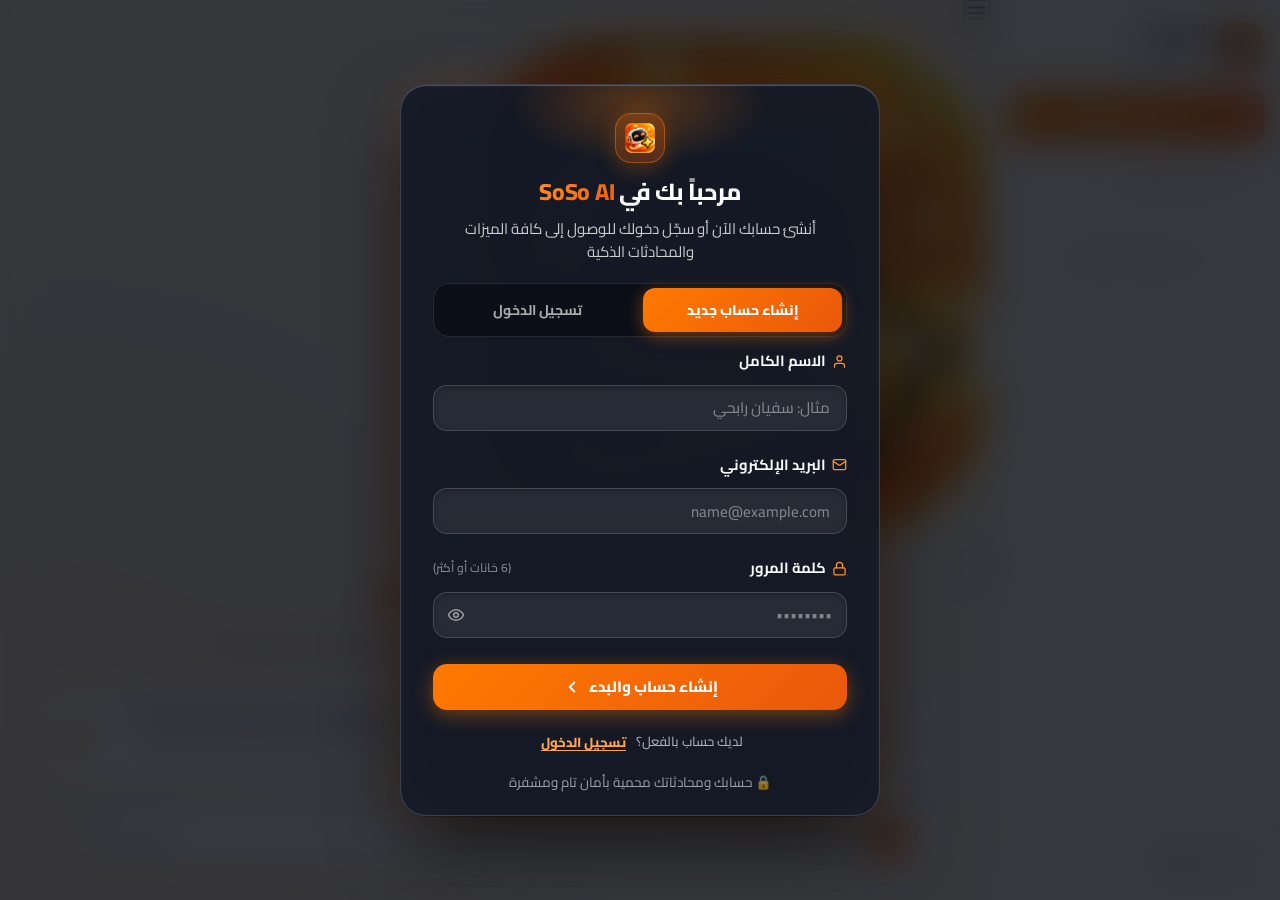
==== commit 85221dbb: "Mobile responsiveness: add mobile-top-bar, sidebar-backdrop, close button, v5.0" ====
--- a/frontend/index.html
+++ b/frontend/index.html
@@ -36,7 +36,7 @@
   <!-- Google Identity Services (GSI) SDK for Official Sign In with Google -->
   <script src="https://accounts.google.com/gsi/client" async defer></script>
 
-  <link rel="stylesheet" href="style.css?v=4.1">
+  <link rel="stylesheet" href="style.css?v=5.0">
 </head>
 <body class="theme-wood">
   <div class="app-container">
@@ -56,6 +56,9 @@
             </span>
           </div>
         </div>
+        <button type="button" class="close-sidebar-btn" id="closeSidebarBtn" title="إغلاق القائمة" aria-label="إغلاق القائمة">
+          <svg viewBox="0 0 24 24" width="20" height="20" stroke="currentColor" stroke-width="2.2" fill="none"><line x1="18" y1="6" x2="6" y2="18"></line><line x1="6" y1="6" x2="18" y2="18"></line></svg>
+        </button>
       </div>
 
       <div class="sidebar-actions">
@@ -102,9 +105,26 @@
         </button>
       </div>
     </aside>
+    
+    <!-- Mobile Sidebar Backdrop -->
+    <div class="sidebar-backdrop" id="sidebarBackdrop"></div>
 
     <!-- Main Chat Container -->
     <main class="main-content">
+      <!-- Mobile Top Navigation Bar -->
+      <header class="mobile-top-bar" id="mobileTopBar">
+        <button type="button" class="mobile-menu-btn" id="toggleSidebarBtn" title="المحادثات والقائمة" aria-label="فتح القائمة">
+          <svg viewBox="0 0 24 24" width="22" height="22" stroke="currentColor" stroke-width="2.2" fill="none"><line x1="3" y1="12" x2="21" y2="12"></line><line x1="3" y1="6" x2="21" y2="6"></line><line x1="3" y1="18" x2="21" y2="18"></line></svg>
+        </button>
+        <div class="mobile-brand">
+          <img src="assets/logo_icon.png" alt="SoSo AI" class="mobile-brand-logo">
+          <span class="mobile-brand-title">SoSo AI</span>
+        </div>
+        <button type="button" class="mobile-action-btn" id="mobileNewChatBtn" title="محادثة جديدة" aria-label="محادثة جديدة">
+          <svg viewBox="0 0 24 24" width="20" height="20" stroke="currentColor" stroke-width="2.2" fill="none"><line x1="12" y1="5" x2="12" y2="19"></line><line x1="5" y1="12" x2="19" y2="12"></line></svg>
+        </button>
+      </header>
+
       <!-- Messages Scroll Area -->
       <div class="messages-container" id="messagesContainer">
         <!-- Hero Welcome (Shown when conversation is empty) -->
@@ -791,18 +811,6 @@
           <p>أدخل رمز التحقق المكون من 6 أرقام المرسل إلى:<br><strong id="verifyEmailDisplay"></strong></p>
         </div>
 
-        <!-- SMTP status & optional fallback -->
-        <div id="smtpNoticeBox" class="smtp-notice-card" style="display: none;">
-          <div class="smtp-notice-header">
-            <span class="smtp-status-badge">تنبيه خادم البريد</span>
-            <span class="smtp-status-text">خادم SMTP غير مربوط في ملف .env</span>
-          </div>
-          <p class="smtp-notice-desc">
-            لم نتمكن من إرسال الرسالة إلى بريدك تلقائياً لعدم اكتمال بيانات SMTP في <code>.env</code>. يمكنك الضغط أدناه لإظهار الكود المؤقت للمتابعة:
-          </p>
-          <button type="button" class="btn-reveal-code" id="revealCodeBtn">إظهار كود التفعيل المؤقت</button>
-          <div id="revealedCodeDisplay" class="revealed-code-box" style="display: none;"></div>
-        </div>
 
         <div class="form-group otp-group">
           <label for="verifyOtpInput">رمز التفعيل (6 أرقام)</label>
@@ -936,18 +944,6 @@
           <p>أدخل الرمز المكون من 6 أرقام المرسل إلى:<br><strong id="resetEmailDisplay"></strong></p>
         </div>
 
-        <!-- Fallback notice if SMTP unavailable -->
-        <div id="smtpResetNoticeBox" class="smtp-notice-card" style="display: none;">
-          <div class="smtp-notice-header">
-            <span class="smtp-status-badge">تنبيه خادم البريد</span>
-            <span class="smtp-status-text">خادم SMTP غير مربوط في ملف .env</span>
-          </div>
-          <p class="smtp-notice-desc">
-            لم نتمكن من إرسال الرسالة إلى بريدك تلقائياً لعدم اكتمال بيانات SMTP في <code>.env</code>. يمكنك الضغط أدناه لإظهار الكود المؤقت للمتابعة:
-          </p>
-          <button type="button" class="btn-reveal-code" id="revealResetCodeBtn">إظهار كود التحقق المؤقت</button>
-          <div id="revealedResetCodeDisplay" class="revealed-code-box" style="display: none;"></div>
-        </div>
 
         <div class="form-group otp-group">
           <label for="resetOtpInput">رمز التحقق (6 أرقام)</label>
@@ -1002,6 +998,6 @@
     </div>
   </div>
 
-  <script src="app.js?v=4.1"></script>
+  <script src="app.js?v=5.0"></script>
 </body>
 </html>
